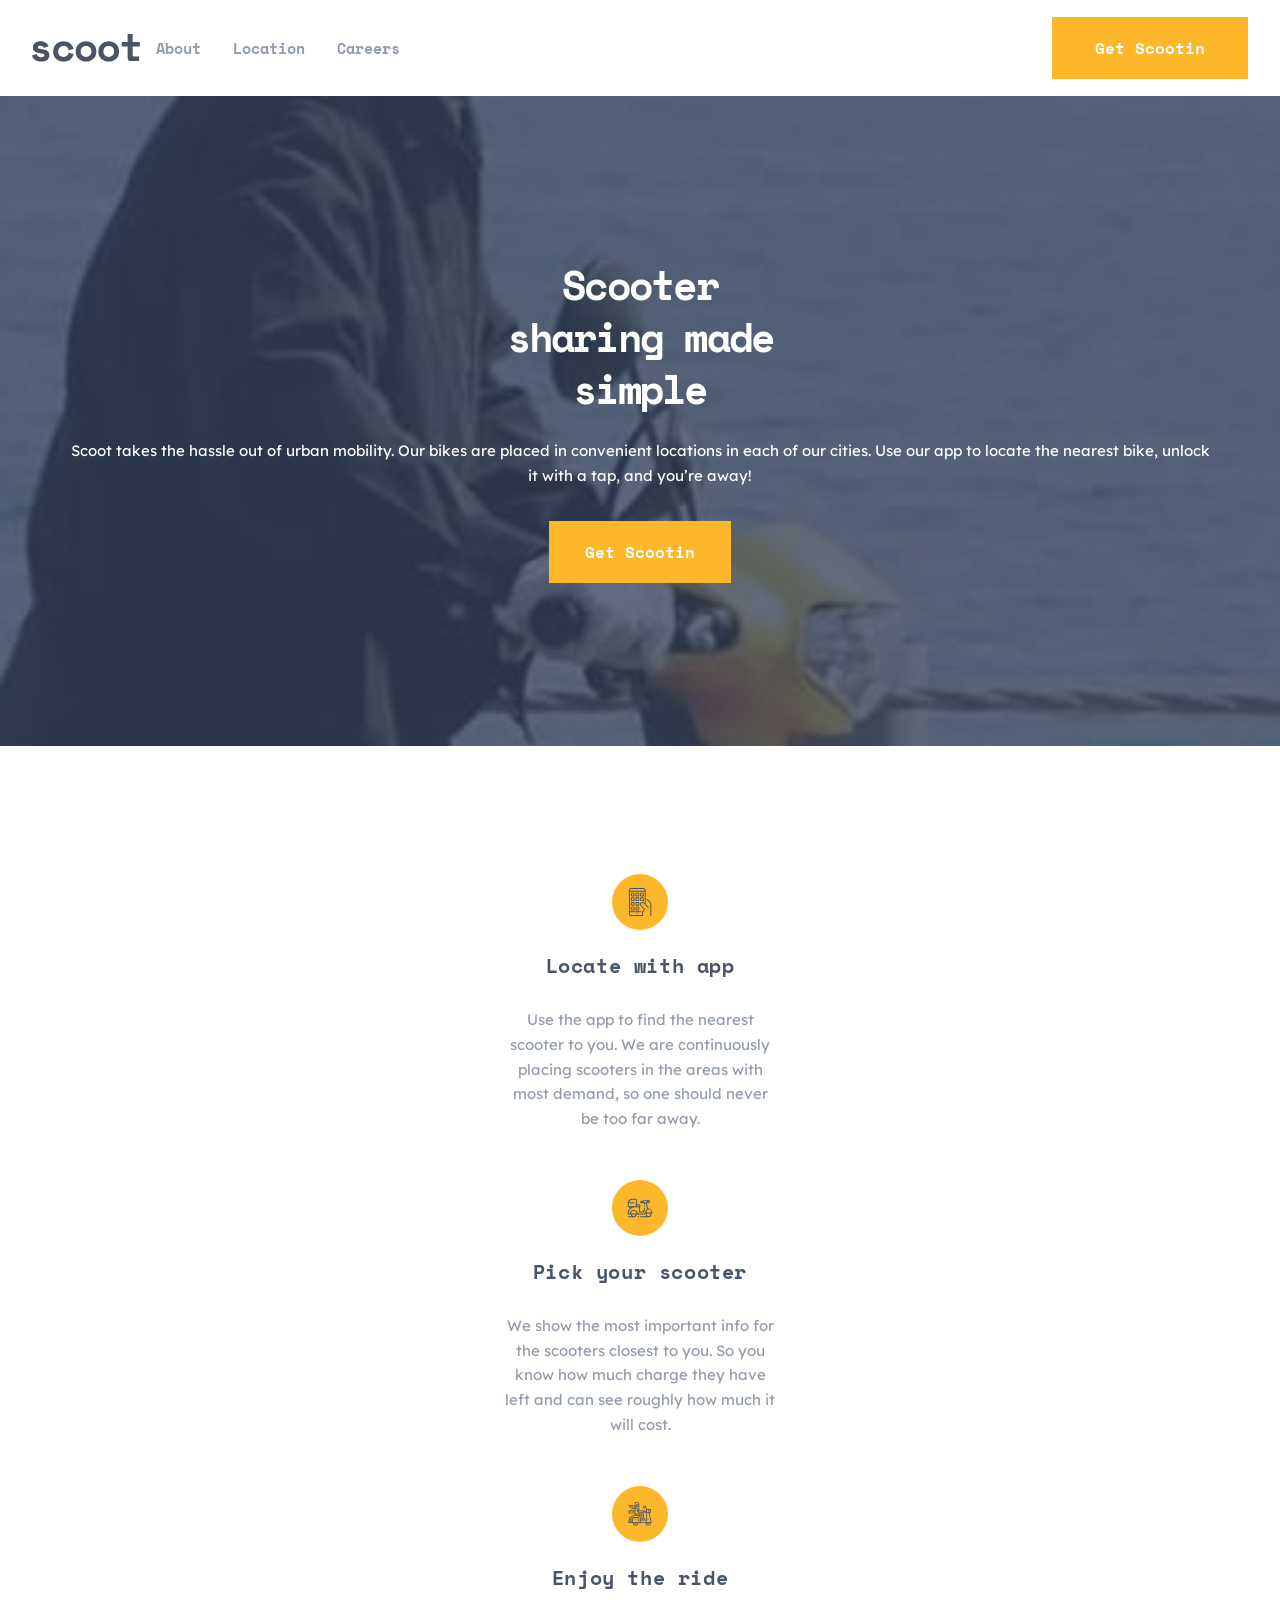
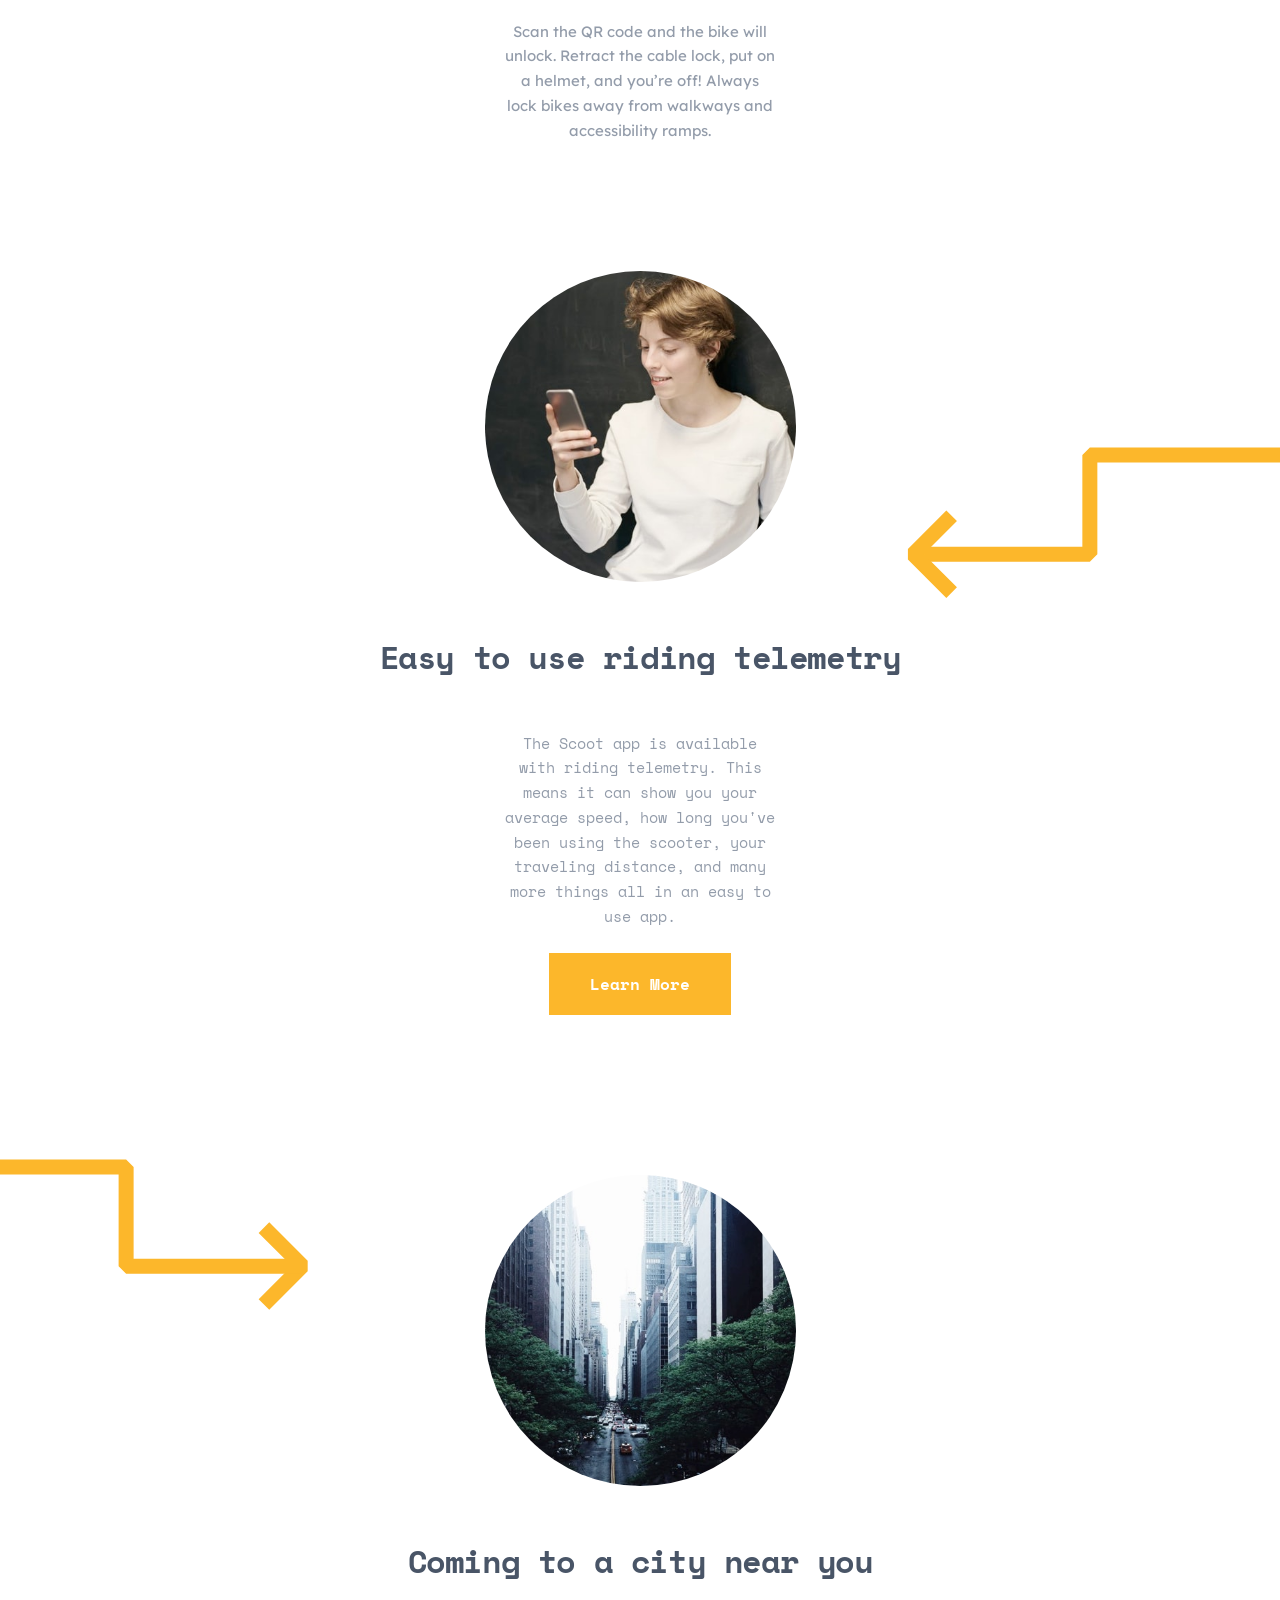
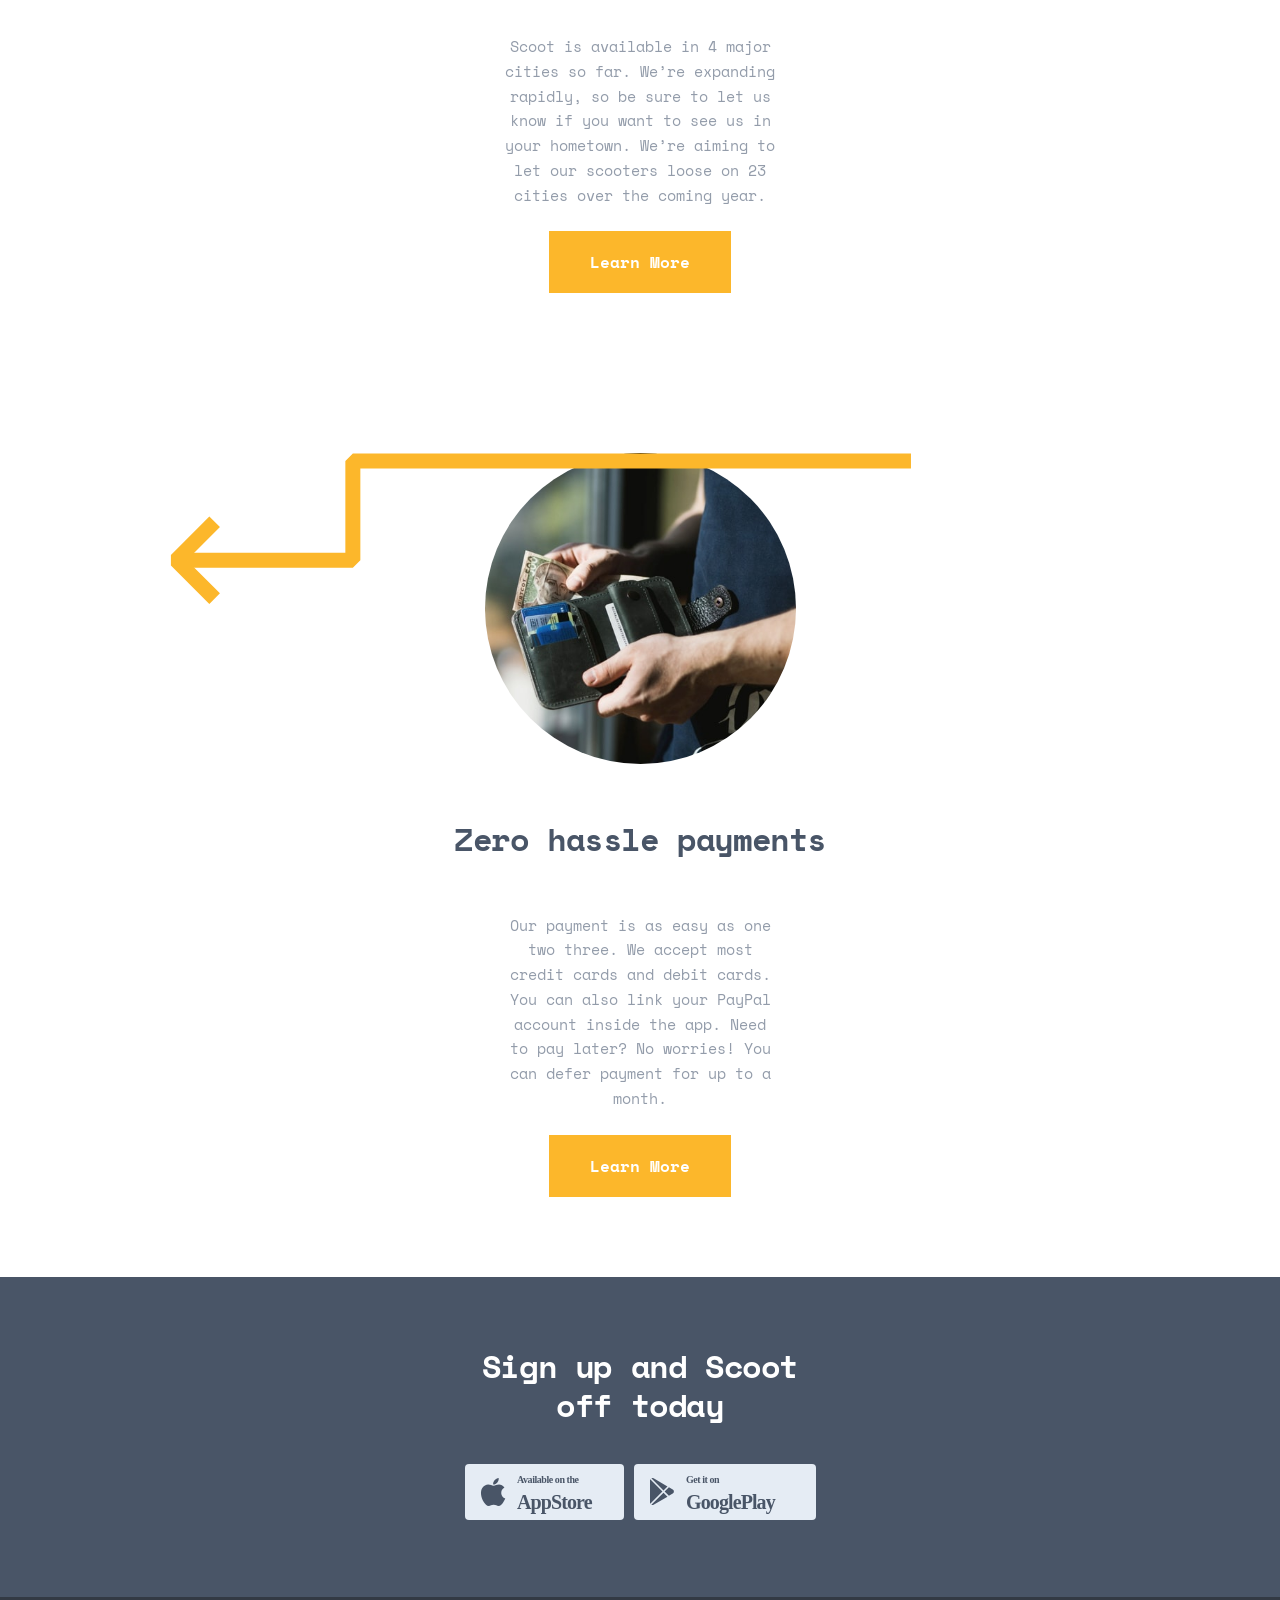
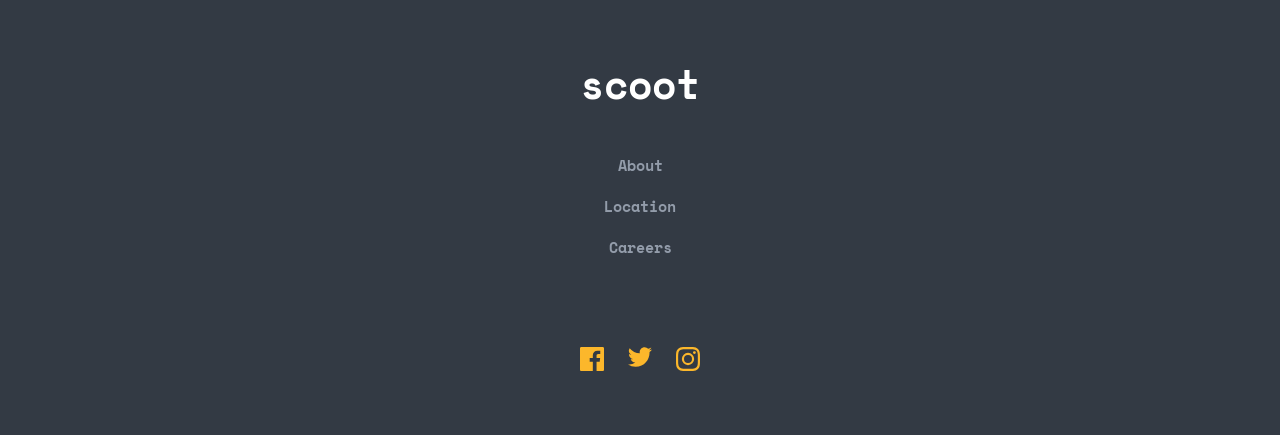
==== index.html @ 81b142e4 "feat: :sparkles: mobile menu & hover states added mobile menu with js functionality, updated hover s" ====
<!doctype html>
<html lang="en">
  <head>
    <meta charset="UTF-8" />
    <meta name="viewport" content="width=device-width, initial-scale=1.0" />
    <link
      rel="icon"
      type="image/png"
      sizes="32x32"
      href="./images/favicon-32x32.png"
    />
    <link rel="stylesheet" href="./styles.css" />
    <script src="./script.js" defer></script>
    <title>Frontend Mentor | Scoot</title>
  </head>
  <body>
    <header>
      <div class="logo-nav-wrapper">
        <div id="menuIcon" class="menu-icon"></div>
        <img class="header-logo" src="./assets/logo.svg" alt="scoot logo" />
        <nav class="header-nav">
          <a class="header-link" href="#">About</a>
          <a class="header-link" href="#">Location</a>
          <a class="header-link" href="#">Careers</a>
        </nav>
      </div>
      <a class="header-btn" href="#">Get Scootin</a>
      <div id="mobileMenu" class="mobile-menu">
        <nav class="mobile-menu-nav">
          <a class="mobile-nav-link" href="#">About</a>
          <a class="mobile-nav-link" href="#">Location</a>
          <a class="mobile-nav-link" href="#">Careers</a>
        </nav>
        <a class="mobile-nav-button" href="#">Get Scootin</a>
      </div>
    </header>
    <main>
      <section class="hero-section">
        <h1>
          Scooter <br />sharing made <br />
          simple
        </h1>
        <p class="hero-text">
          Scoot takes the hassle out of urban mobility. Our bikes are placed in
          convenient locations in each of our cities. Use our app to locate the
          nearest bike, unlock it with a tap, and you’re away!
        </p>
        <a class="hero-btn" href="#">Get Scootin</a>
        <img
          class="right-arrow"
          src="./assets/patterns/right-arrow.svg"
          alt=""
          loading="lazy"
        />
      </section>
      <section class="features-section">
        <div class="features-container">
          <article class="feature-item">
            <img
              class="feature-icon"
              src="./assets/icons/locate.svg"
              alt="locate icon"
              loading="lazy"
            />
            <div class="feature-text-wrapper">
              <h2>Locate with app</h2>
              <p class="feature-text">
                Use the app to find the nearest scooter to you. We are
                continuously placing scooters in the areas with most demand, so
                one should never be too far away.
              </p>
            </div>
          </article>
          <article class="feature-item">
            <img
              class="feature-icon"
              src="./assets/icons/scooter.svg"
              alt="locate icon"
              loading="lazy"
            />
            <div class="feature-text-wrapper">
              <h2>Pick your scooter</h2>
              <p class="feature-text">
                We show the most important info for the scooters closest to you.
                So you know how much charge they have left and can see roughly
                how much it will cost.
              </p>
            </div>
          </article>
          <article class="feature-item">
            <img
              class="feature-icon"
              src="./assets/icons/ride.svg"
              alt="locate icon"
              loading="lazy"
            />
            <div class="feature-text-wrapper">
              <h2>Enjoy the ride</h2>
              <p class="feature-text">
                Scan the QR code and the bike will unlock. Retract the cable
                lock, put on a helmet, and you’re off! Always lock bikes away
                from walkways and accessibility ramps.
              </p>
            </div>
          </article>
        </div>
      </section>
      <section class="features-section-two">
        <article class="feature-item-two feature-one">
          <img
            class="feature-two-arrow-left"
            src="./assets/patterns/left-downward-arrow.svg"
            alt=""
            loading="lazy"
          />
          <img
            class="feature-item-two-image"
            src="./assets/images/telemetry.jpg"
            alt="Young person smiling slightly while looking at a smartphone, standing against a dark chalkboard background; focused and content mood; no visible text in the image"
            loading="lazy"
          />
          <div class="feature-item-two-text-wrapper">
            <h2 class="feature-item-title">Easy to use riding telemetry</h2>
            <p class="feature-item-two-text">
              The Scoot app is available with riding telemetry. This means it
              can show you your average speed, how long you've been using the
              scooter, your traveling distance, and many more things all in an
              easy to use app.
            </p>
            <a class="feature-item-link" href="#">Learn More</a>
          </div>
        </article>
        <article class="feature-item-two feature-two">
          <img
            class="feature-two-arrow-right"
            src="./assets/patterns/right-arrow.svg"
            alt=""
            loading="lazy"
          />
          <img
            class="feature-item-two-image"
            src="./assets/images/near-you.jpg"
            alt="Young person smiling slightly while looking at a smartphone, standing against a dark chalkboard background; focused and content mood; no visible text in the image"
            loading="lazy"
          />
          <div class="feature-item-two-text-wrapper">
            <h2 class="feature-item-title">Coming to a city near you</h2>
            <p class="feature-item-two-text">
              Scoot is available in 4 major cities so far. We’re expanding
              rapidly, so be sure to let us know if you want to see us in your
              hometown. We’re aiming to let our scooters loose on 23 cities over
              the coming year.
            </p>
            <a class="feature-item-link" href="#">Learn More</a>
          </div>
        </article>
        <article class="feature-item-two feature-three">
          <img
            class="feature-item-three-arrow"
            src="./assets/patterns/left-downward-arrow.svg"
            alt=""
            loading="lazy"
          />
          <img
            class="feature-item-two-image"
            src="./assets/images/payments.jpg"
            alt="Young person smiling slightly while looking at a smartphone, standing against a dark chalkboard background; focused and content mood; no visible text in the image"
            loading="lazy"
          />
          <div class="feature-item-two-text-wrapper">
            <h2 class="feature-item-title">Zero hassle payments</h2>
            <p class="feature-item-two-text">
              Our payment is as easy as one two three. We accept most credit
              cards and debit cards. You can also link your PayPal account
              inside the app. Need to pay later? No worries! You can defer
              payment for up to a month.
            </p>
            <a class="feature-item-link" href="#">Learn More</a>
          </div>
        </article>
      </section>
    </main>
    <footer>
      <section class="download-section">
        <h2 class="download-title">Sign up and Scoot <br />off today</h2>
        <div class="download-links">
          <img
            class="store-link"
            src="./assets/icons/app-store.svg"
            alt="App Store download badge that reads Available on the AppStore"
            loading="lazy"
          />
          <img
            class="store-link"
            src="./assets/icons/google-play.svg"
            alt="Google Play download badge"
            loading="lazy"
          />
        </div>
      </section>
      <section class="main-footer">
        <div class="footer-content">
          <h3 class="footer-title">scoot</h3>
          <nav class="footer-nav">
            <a class="footer-link" href="#">About</a>
            <a class="footer-link" href="#">Location</a>
            <a class="footer-link" href="#">Careers</a>
          </nav>
          <div class="social-link-container">
            <a class="social-link" href="#"
              ><img src="./assets/icons/facebook.svg" alt=""
            /></a>
            <a class="social-link" href="#"
              ><img src="./assets/icons/twitter.svg" alt=""
            /></a>
            <a class="social-link" href="#"
              ><img src="./assets/icons/instagram.svg" alt=""
            /></a>
          </div>
        </div>
      </section>
    </footer>
  </body>
</html>
---- styles.css ----
/* || Global Reset */

* {
  box-sizing: border-box;
  margin: 0;
  padding: 0;
}

/* || Colours & Font Styles */

:root {
  --neutral-950: #000;
  --neutral-300: #d8d8d8;
  --neutral-0: #fff;
  --slate-700: #333a44;
  --slate-600: #495567;
  --slate-400: #939caa;
  --slate-100: #e5ecf4;
  --slate-50: #f2f5f9;
  --amber-400: #fcb72b;
  --amber-50: #fff4df;
  --navy-800: #2f3b59;

  --txt-1-fs: 56px;
  --txt-1-ls: -2.5008px;
  --txt-1-fw: 700;
  --txt-2-fs: 48px;
  --txt-2-ls: -2px;
  --txt-2-fw: 700;
  --txt-3-fs: 40px;
  --txt-3-ls: -1.7504px;
  --txt-3-fw: 700;
  --txt-4-fs: 32px;
  --txt-4-ls: -1.4px;
  --txt-4-fw: 700;
  --txt-5-fs: 24px;
  --txt-5-ls: -1px;
  --txt-5-fw: 700;
  --txt-5-lh: 115%;
  --txt-6-fs: 1.25rem;
  --txt-6-ls: 0.0375rem;
  --txt-6-fw: 700;
  --txt-6-lh: 120%;
  --txt-7-fs: 1.125rem;
  --txt-7-ls: 0.05rem;
  --txt-7-fw: 700;
  --txt-7-lh: 135%;
  --txt-8-fs: 0.9375rem;
  --txt-8-fw: 700;
  --txt-8-lh: 165%;
  --txt-9-fs: 0.625rem;
  --txt-9-ls: 0.0281rem;
  --txt-9-lh: 150%;
  --txt-9-fw: 700;
  --txt-10-fs: 0.9375rem;
  --txt-10-fw: 400;
  --txt-10-lh: 165%;
}

/* || Fonts */

@font-face {
  font-style: normal;
  font-weight: 400;
  src: url('./assets/fonts/space-mono-v17-latin-regular.woff2') format('woff2');
  font-family: 'Space Mono';
  font-display: swap;
}

@font-face {
  font-style: normal;
  font-weight: 700;
  src: url('./assets/fonts/space-mono-v17-latin-700.woff2') format('woff2');
  font-family: 'Space Mono';
  font-display: swap;
}

@font-face {
  font-style: normal;
  font-weight: 400;
  src: url('./assets/fonts/lexend-deca-v25-latin-regular.woff2') format('woff2');
  font-family: 'Lexend Deca';
  font-display: swap;
}

/* || Main Styles */

/* Typography */

html {
  overflow-x: hidden;
  scroll-behavior: smooth;
}

body {
  overflow-x: hidden;
  font-family: 'Space Mono', Arial, Helvetica, sans-serif;
}

.header-link {
  transition: color 0.2s ease-in-out;
  cursor: pointer;
  color: var(--slate-400);
  font-weight: var(--txt-8-fw);
  font-size: var(--txt-8-fs);
  line-height: var(--txt-8-lh);
  text-decoration: none;
}

.header-link:hover {
  color: var(--navy-800);
}

h1 {
  color: var(--neutral-0);
  font-weight: var(--txt-3-fw);
  font-size: var(--txt-3-fs);
  line-height: 130%;
  letter-spacing: var(--txt-3-ls);
  text-align: center;
}

.hero-text {
  margin-block-end: 0.5rem;
  padding: 0 4rem;
  color: var(--neutral-0);
  font-weight: var(--txt-10-fw);
  font-size: var(--txt-10-fs);
  line-height: var(--txt-10-lh);
  text-align: center;
}

.hero-text,
.feature-text {
  font-family: 'Lexend Deca', Arial, Helvetica, sans-serif;
}

h2 {
  margin-block-end: 1.875rem;
  color: var(--slate-600);
  font-weight: var(--txt-6-fw);
  font-size: var(--txt-6-fs);
  line-height: var(--txt-6-lh);
  letter-spacing: var(--txt-6-ls);
  text-align: center;
}

.feature-text,
.feature-item-two-text {
  width: 30ch;
  color: var(--slate-400);
  font-weight: var(--txt-10-fw);
  font-size: var(--txt-10-fs);
  line-height: var(--txt-10-lh);
  text-align: center;
}

.feature-item-title {
  font-weight: var(--txt-4-fw);
  font-size: var(--txt-4-fs);
  letter-spacing: var(--txt-4-ls);
}

.footer-link {
  transition: color 0.2s ease-in-out;
  color: var(--slate-400);
  font-weight: var(--txt-8-fw);
  font-size: var(--txt-8-fs);
  line-height: var(--txt-8-lh);
  text-align: center;
  text-decoration: none;
}

.footer-link:hover {
  color: var(--neutral-0);
}

.mobile-nav-link {
  cursor: pointer;
  color: var(--neutral-0);
  font-weight: var(--txt-8-fw);
  font-size: var(--txt-8-fs);
  line-height: var(--txt-8-lh);
  text-decoration: none;
}

/* Header */

header {
  position: relative;
  padding: 1.5rem 2rem;
}

.menu-icon {
  transition: background-image 0.2s ease-in-out;
  cursor: pointer;
  margin-inline-end: 7.3656rem;
  background-image: url(./assets/icons/hamburger.svg);
  width: 1.25rem;
  height: 1rem;
}

.menu-icon-close {
  background-image: url(./assets/icons/close.svg);
}

.logo-nav-wrapper {
  display: flex;
  align-items: center;
  gap: 1rem;
}

.header-logo {
  width: 4.7188rem;
  height: 1.25rem;
}

.header-nav {
  display: none;
  gap: 2rem;
}

.header-btn {
  display: none;
  transition:
    background-color 0.2s,
    color 0.2s ease-in-out;
  cursor: pointer;
  border: 0.2rem solid var(--amber-400);
  background-color: var(--amber-400);
  padding: 1rem 2.5rem;
  color: var(--neutral-0);
  font-weight: 700;
  font-family: 'Space Mono', Arial, Helvetica, sans-serif;
  text-decoration: none;
}

.header-btn:hover {
  background-color: var(--neutral-0);
  color: var(--amber-400);
}

/* Mobile Menu */

.mobile-menu {
  display: flex;
  position: absolute;
  top: 4.3rem;
  left: 0;
  flex-direction: column;
  justify-content: space-between;
  transform: translateX(-100%);
  opacity: 0;
  z-index: 99;
  transition: all 0.2s ease-in-out;
  background-color: var(--slate-700);
  padding: 1.5rem 2rem;
  width: 16rem;
  height: 37.4375rem;
  pointer-events: none;
}

.show {
  transform: translateX(0%);
  opacity: 1;
  pointer-events: auto;
}

.mobile-menu-nav {
  display: flex;
  flex-direction: column;
  gap: 1.5rem;
  margin-block-start: 1rem;
}

.mobile-nav-link {
  transition: color 0.2s ease-in-out;
  cursor: pointer;
}

.mobile-nav-link:hover {
  color: var(--amber-400);
}

.mobile-nav-button {
  display: block;
  transition:
    background-color 0.2s ease-in-out,
    color 0.2s ease-in-out;
  cursor: pointer;
  border: 0.2rem solid var(--amber-400);
  background-color: var(--amber-400);
  padding: 1rem 0;
  width: 11.375rem;
  color: var(--neutral-0);
  font-weight: 700;
  font-family: 'Space Mono', Arial, Helvetica, sans-serif;
  text-align: center;
  text-decoration: none;
}

.mobile-nav-button:hover {
  background-color: transparent;
  color: var(--amber-400);
}

/* Hero Section */

.hero-section {
  display: flex;
  position: relative;
  flex-direction: column;
  justify-content: center;
  align-items: center;
  gap: 1.5rem;
  background-image: url(./assets/images/home-hero-mobile.jpg);
  background-size: cover;
  height: 40.625rem;
}

.hero-btn {
  display: block;
  transition:
    background-color 0.2s ease-in-out,
    color 0.2s ease-in-out;
  cursor: pointer;
  border: 0.2rem solid var(--amber-400);
  background-color: var(--amber-400);
  padding: 1rem 0;
  width: 11.375rem;
  color: var(--neutral-0);
  font-weight: 700;
  font-family: 'Space Mono', Arial, Helvetica, sans-serif;
  text-align: center;
  text-decoration: none;
}

.hero-btn:hover {
  background-color: transparent;
  color: var(--amber-400);
}

.right-arrow {
  position: absolute;
  bottom: 5%;
  left: -75%;
}

/* Feature Section */

.features-container {
  display: grid;
  grid-template-rows: auto;
  grid-template-columns: 1fr;
  justify-items: center;
  gap: 3rem;
  padding: 8rem 2rem;
  width: 100%;
}

.feature-item {
  display: flex;
  flex-direction: column;
  justify-content: center;
  align-items: center;
  gap: 1.5rem;
  width: 19.4375rem;
}

.feature-icon {
  width: 3.5rem;
  height: 3.5rem;
}

/* Feature Section Two */

.features-section-two {
  display: flex;
  flex-direction: column;
  gap: 10rem;
  margin-block-end: 5rem;
}

.feature-one,
.feature-two,
.feature-three {
  position: relative;
}

.feature-two-arrow-left {
  position: absolute;
  top: 11rem;
  right: -23rem;
}

.feature-two-arrow-right {
  position: absolute;
  top: -1rem;
  left: -9rem;
}

.feature-item-three-arrow {
  position: absolute;
  top: 0;
  left: 10.625rem;
}

.feature-item-two {
  display: flex;
  flex-direction: column;
  align-items: center;
}

.feature-item-two-text-wrapper {
  display: flex;
  flex-direction: column;
  align-items: center;
  gap: 1.5rem;
}

.feature-item-two-image {
  margin-block-end: 3.5rem;
  border-radius: 50%;
  width: 19.4375rem;
  height: 19.4375rem;
}

.feature-item-link {
  display: block;
  transition:
    background-color 0.2s ease-in-out,
    color 0.2s ease-in-out;
  cursor: pointer;
  cursor: pointer;
  border: 0.2rem solid var(--amber-400);
  background-color: var(--amber-400);
  padding: 1rem 0;
  width: 11.375rem;
  color: var(--neutral-0);
  font-weight: 700;
  font-family: 'Space Mono', Arial, Helvetica, sans-serif;
  text-align: center;
  text-decoration: none;
}

.feature-item-link:hover {
  background-color: var(--neutral-0);
  color: var(--amber-400);
}

/* Download Section */

.download-section {
  display: flex;
  flex-direction: column;
  justify-content: center;
  align-items: center;
  background-color: var(--slate-600);
  height: 20rem;
}

.download-title {
  margin-block-end: 2.5rem;
  color: var(--neutral-0);
  font-weight: var(--txt-4-fw);
  font-size: var(--txt-4-fs);
  letter-spacing: var(--txt-4-ls);
}

.store-link {
  cursor: pointer;
}

/* Main Footer */

.main-footer {
  display: flex;
  justify-content: center;
  align-items: center;
  background-color: var(--slate-700);
  height: 27.375rem;
}

.footer-title {
  color: var(--neutral-0);
  font-size: 2.5rem;
  text-align: center;
}

.footer-nav {
  display: flex;
  flex-direction: column;
  gap: 1rem;
  margin-block-end: 3rem;
}

.social-link-container {
  display: flex;
  gap: 1.5rem;
}

.social-link {
  cursor: pointer;
}

.social-link:hover {
  animation: 1s jiggle;
}

@keyframes jiggle {
  0% {
    transform: rotate(-20deg);
  }
  25% {
    transform: rotate(40deg);
  }
  50% {
    transform: rotate(-40deg);
  }
  100% {
    transform: rotate(20deg);
  }
}

.footer-content {
  display: flex;
  flex-direction: column;
  gap: 2.5rem;
}

/* Tablet */

@media screen and (min-width: 48rem) {
  header {
    display: flex;
    justify-content: space-between;
    align-items: center;
    width: 100%;
    height: 6rem;
  }

  .menu-icon {
    display: none;
  }

  .header-logo {
    width: 6.7387rem;
    height: 1.785rem;
  }

  .header-nav {
    display: flex;
  }

  .header-btn {
    display: block;
  }
}

/* Desktop */

@media screen and (min-width: 90rem) {
  header {
    padding: 4rem 10rem;
  }
}
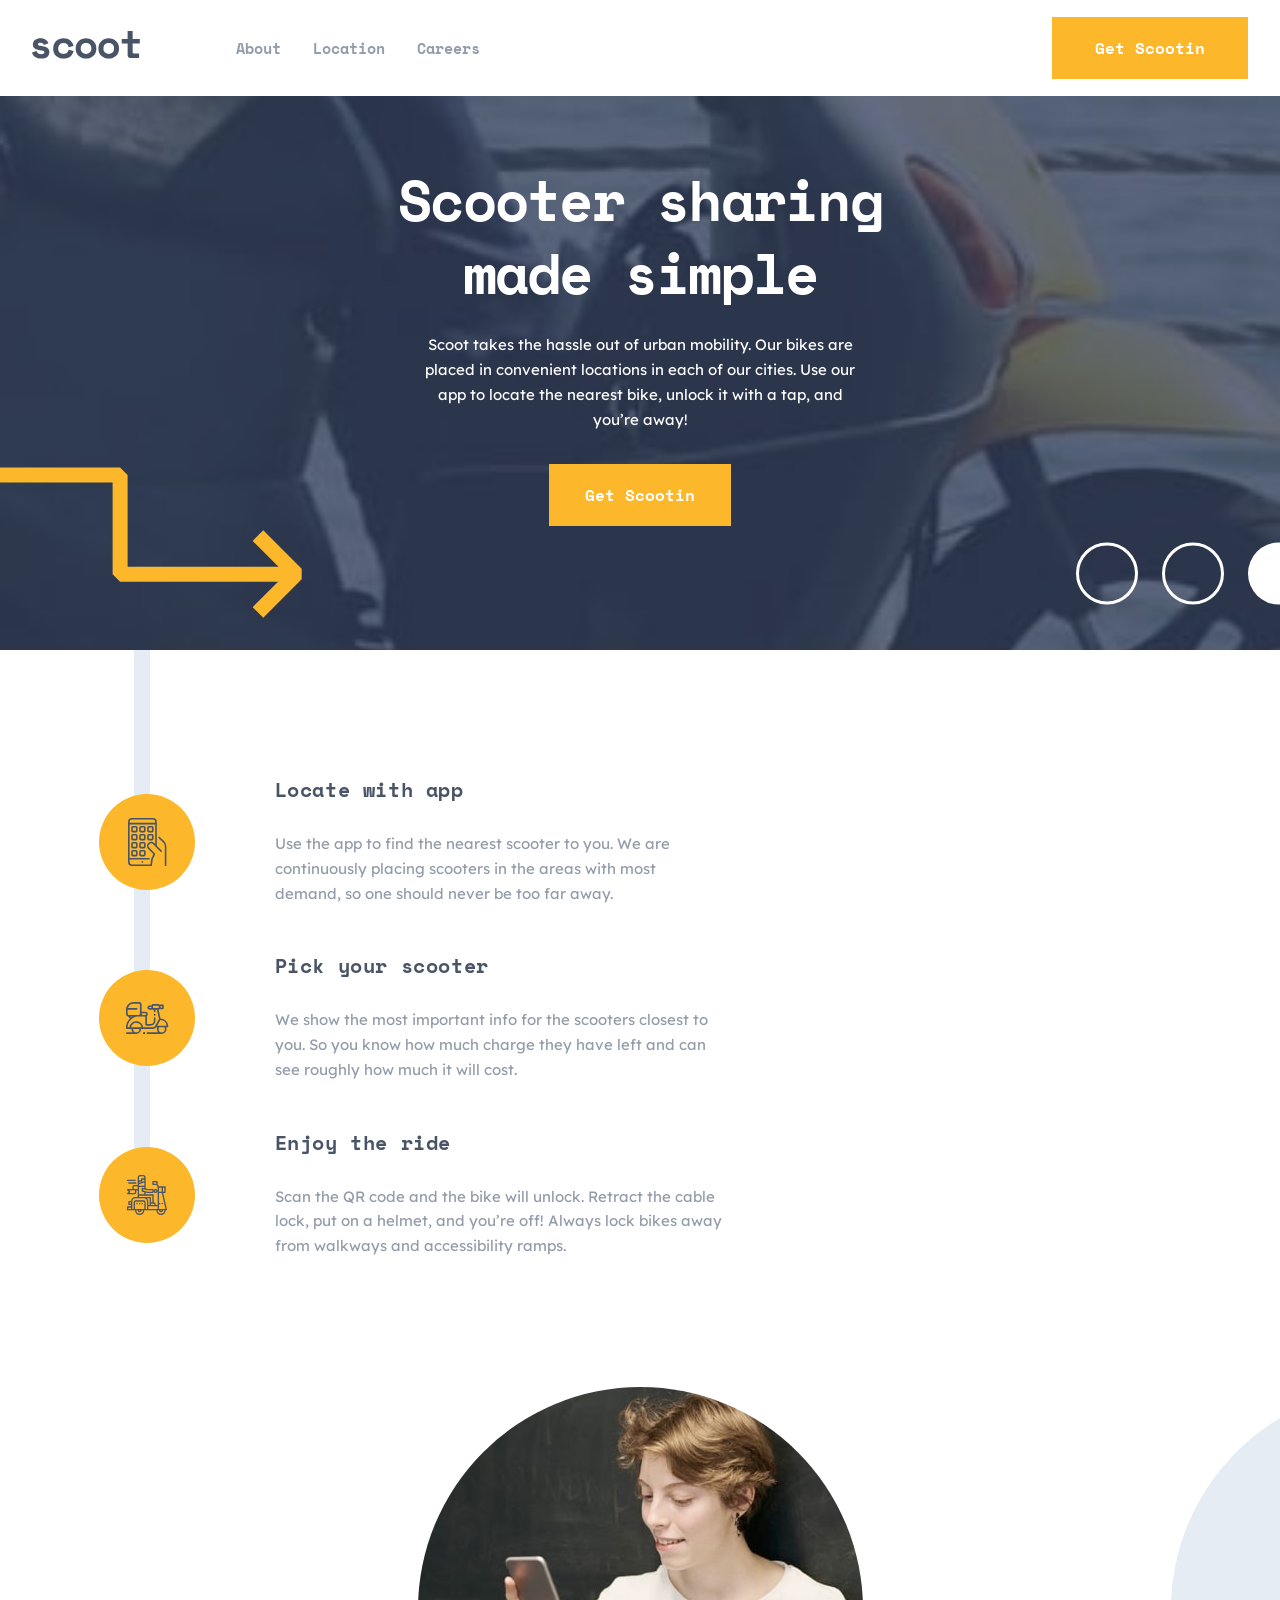
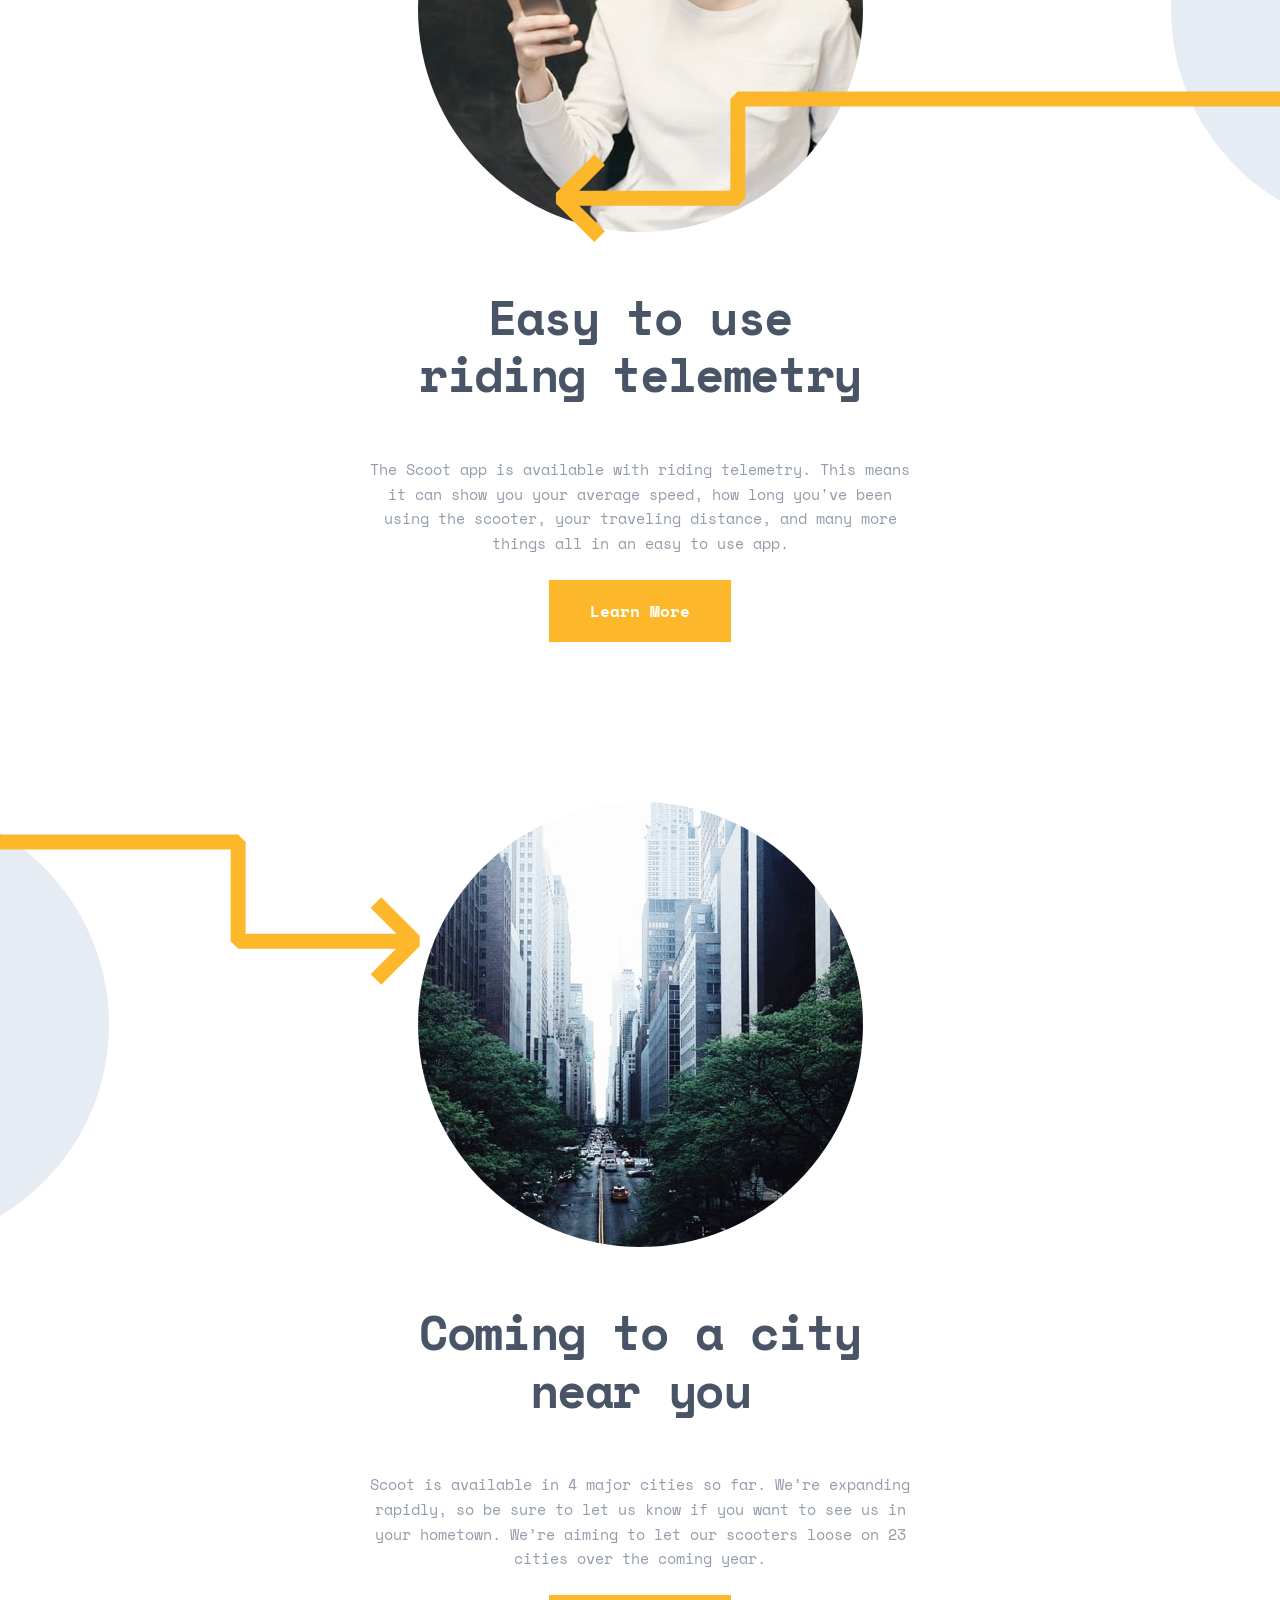
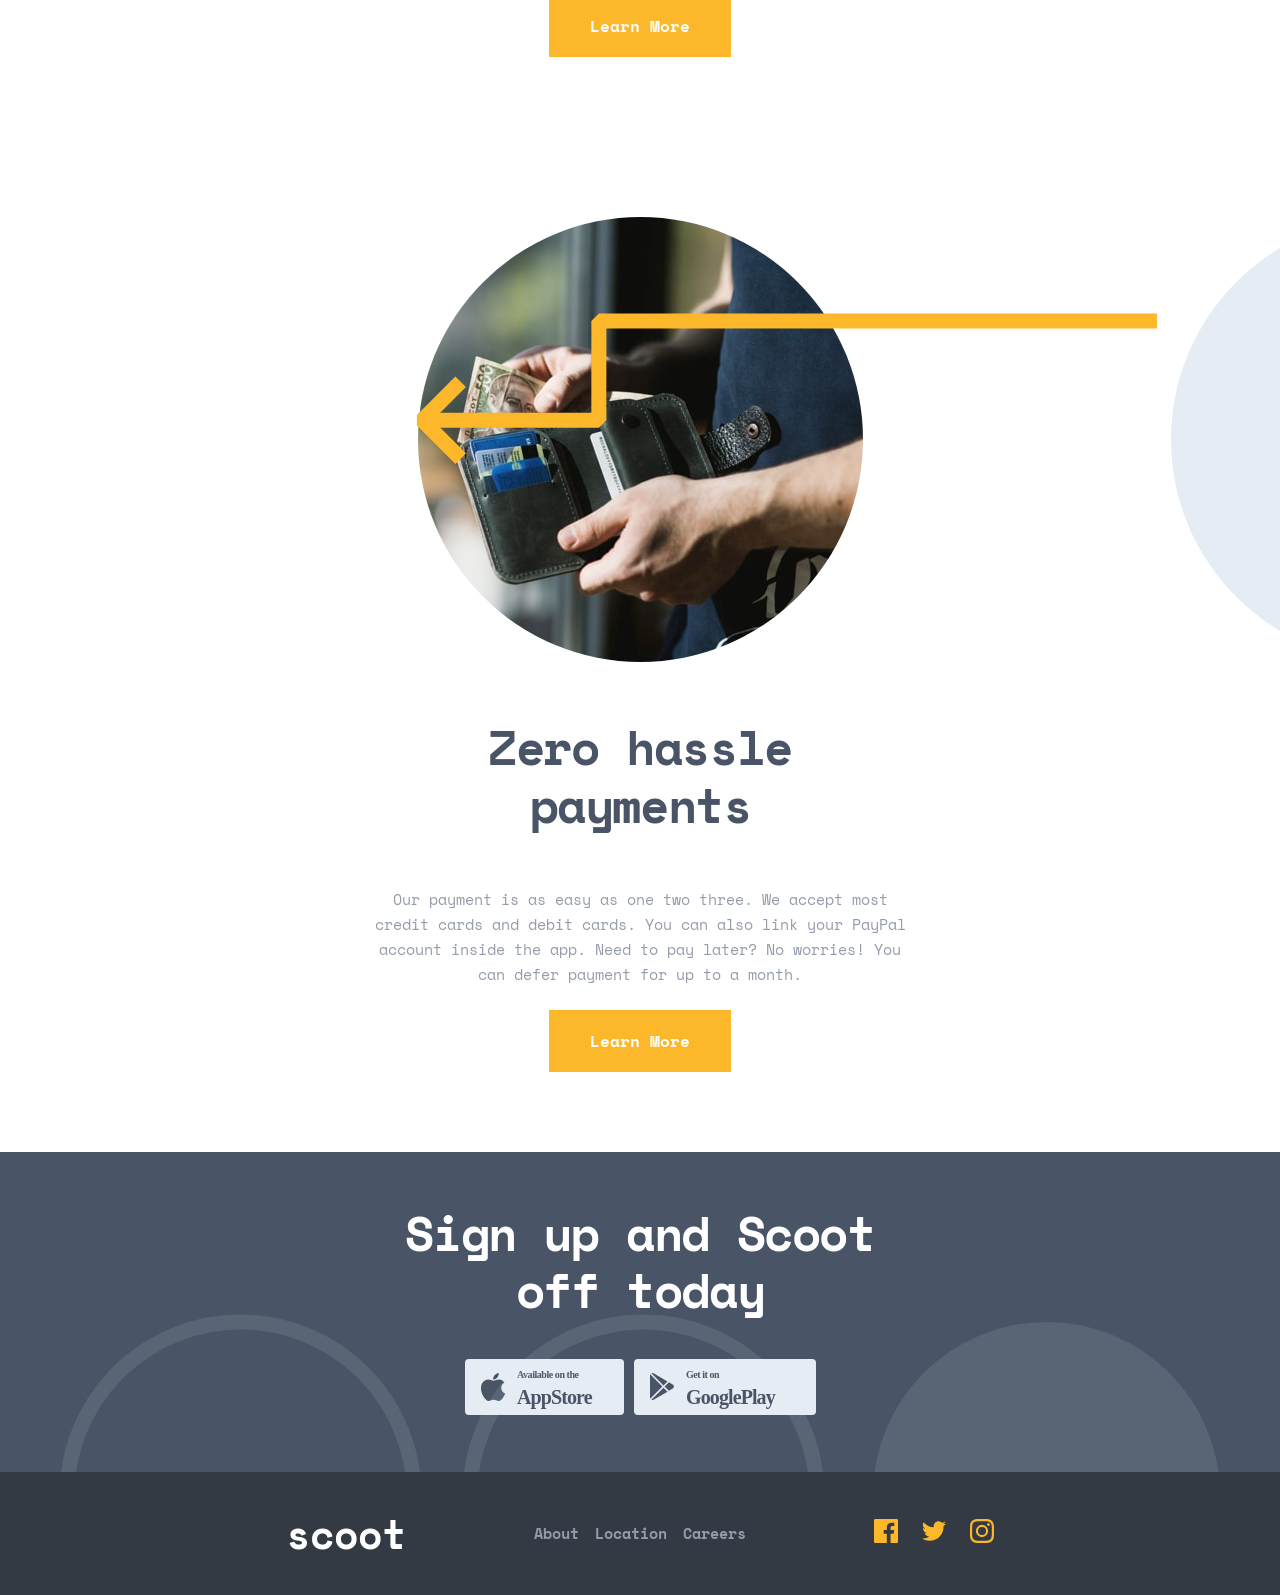
==== commit 81ae0484: "style: :lipstick: index.html responsive design for tablet view" ====
--- a/index.html
+++ b/index.html
@@ -17,7 +17,9 @@
     <header>
       <div class="logo-nav-wrapper">
         <div id="menuIcon" class="menu-icon"></div>
-        <img class="header-logo" src="./assets/logo.svg" alt="scoot logo" />
+        <a href="index.html">
+          <img class="header-logo" src="./assets/logo.svg" alt="scoot logo" />
+        </a>
         <nav class="header-nav">
           <a class="header-link" href="#">About</a>
           <a class="header-link" href="#">Location</a>
@@ -36,10 +38,7 @@
     </header>
     <main>
       <section class="hero-section">
-        <h1>
-          Scooter <br />sharing made <br />
-          simple
-        </h1>
+        <h1>Scooter sharing made simple</h1>
         <p class="hero-text">
           Scoot takes the hassle out of urban mobility. Our bikes are placed in
           convenient locations in each of our cities. Use our app to locate the
@@ -52,8 +51,16 @@
           alt=""
           loading="lazy"
         />
+        <img
+          class="hero-circles-image"
+          src="./assets/patterns/white-circles.svg"
+          alt=""
+        />
+
+        <img src="./assets/patterns/" alt="" />
       </section>
       <section class="features-section">
+        <div class="features-line"></div>
         <div class="features-container">
           <article class="feature-item">
             <img
@@ -63,7 +70,7 @@
               loading="lazy"
             />
             <div class="feature-text-wrapper">
-              <h2>Locate with app</h2>
+              <h2 class="feature-title">Locate with app</h2>
               <p class="feature-text">
                 Use the app to find the nearest scooter to you. We are
                 continuously placing scooters in the areas with most demand, so
@@ -79,7 +86,7 @@
               loading="lazy"
             />
             <div class="feature-text-wrapper">
-              <h2>Pick your scooter</h2>
+              <h2 class="feature-title">Pick your scooter</h2>
               <p class="feature-text">
                 We show the most important info for the scooters closest to you.
                 So you know how much charge they have left and can see roughly
@@ -95,7 +102,7 @@
               loading="lazy"
             />
             <div class="feature-text-wrapper">
-              <h2>Enjoy the ride</h2>
+              <h2 class="feature-title">Enjoy the ride</h2>
               <p class="feature-text">
                 Scan the QR code and the bike will unlock. Retract the cable
                 lock, put on a helmet, and you’re off! Always lock bikes away
@@ -113,6 +120,7 @@
             alt=""
             loading="lazy"
           />
+          <img class="circle-one" src="./assets/patterns/circle.svg" alt="" />
           <img
             class="feature-item-two-image"
             src="./assets/images/telemetry.jpg"
@@ -137,6 +145,7 @@
             alt=""
             loading="lazy"
           />
+          <img class="circle-two" src="./assets/patterns/circle.svg" alt="" />
           <img
             class="feature-item-two-image"
             src="./assets/images/near-you.jpg"
@@ -161,6 +170,7 @@
             alt=""
             loading="lazy"
           />
+          <img class="circle-three" src="./assets/patterns/circle.svg" alt="" />
           <img
             class="feature-item-two-image"
             src="./assets/images/payments.jpg"
@@ -197,6 +207,11 @@
             loading="lazy"
           />
         </div>
+        <img
+          class="download-circles"
+          src="./assets/patterns/semi-circles.svg"
+          alt=""
+        />
       </section>
       <section class="main-footer">
         <div class="footer-content">
--- a/styles.css
+++ b/styles.css
@@ -112,9 +112,10 @@
 }
 
 h1 {
+  width: 15ch;
   color: var(--neutral-0);
   font-weight: var(--txt-3-fw);
-  font-size: var(--txt-3-fs);
+  font-size: clamp(var(--txt-3-fs), 5vw, 3.5rem);
   line-height: 130%;
   letter-spacing: var(--txt-3-ls);
   text-align: center;
@@ -157,7 +158,7 @@
 
 .feature-item-title {
   font-weight: var(--txt-4-fw);
-  font-size: var(--txt-4-fs);
+  font-size: clamp(var(--txt-4-fs), 5vw, 3rem);
   letter-spacing: var(--txt-4-ls);
 }
 
@@ -187,8 +188,11 @@
 /* Header */
 
 header {
-  position: relative;
+  position: fixed;
+  z-index: 99;
+  background-color: var(--neutral-0);
   padding: 1.5rem 2rem;
+  width: 100%;
 }
 
 .menu-icon {
@@ -315,6 +319,7 @@
   gap: 1.5rem;
   background-image: url(./assets/images/home-hero-mobile.jpg);
   background-size: cover;
+  padding-top: 4rem;
   height: 40.625rem;
 }
 
@@ -343,10 +348,31 @@
 .right-arrow {
   position: absolute;
   bottom: 5%;
-  left: -75%;
+  left: -21rem;
+}
+
+.hero-circles-image {
+  display: none;
+  position: absolute;
+  right: -1.875rem;
+  bottom: 2.8125rem;
 }
 
 /* Feature Section */
+
+.features-section {
+  position: relative;
+}
+
+.features-line {
+  display: none;
+  position: absolute;
+  top: 0;
+  left: 8.4rem;
+  background-color: var(--slate-100);
+  width: 1rem;
+  height: 32.0625rem;
+}
 
 .features-container {
   display: grid;
@@ -368,6 +394,7 @@
 }
 
 .feature-icon {
+  z-index: 98;
   width: 3.5rem;
   height: 3.5rem;
 }
@@ -387,22 +414,44 @@
   position: relative;
 }
 
+.circle-one,
+.circle-two,
+.circle-three {
+  position: absolute;
+}
+
+.circle-one,
+.circle-three {
+  display: none;
+  top: 0;
+  right: -21rem;
+}
+
+.circle-two {
+  display: none;
+  top: 0;
+  left: -21rem;
+}
+
 .feature-two-arrow-left {
   position: absolute;
   top: 11rem;
   right: -23rem;
+  z-index: 98;
 }
 
 .feature-two-arrow-right {
   position: absolute;
   top: -1rem;
   left: -9rem;
+  z-index: 98;
 }
 
 .feature-item-three-arrow {
   position: absolute;
   top: 0;
   left: 10.625rem;
+  z-index: 98;
 }
 
 .feature-item-two {
@@ -419,6 +468,7 @@
 }
 
 .feature-item-two-image {
+  z-index: 97;
   margin-block-end: 3.5rem;
   border-radius: 50%;
   width: 19.4375rem;
@@ -452,6 +502,7 @@
 
 .download-section {
   display: flex;
+  position: relative;
   flex-direction: column;
   justify-content: center;
   align-items: center;
@@ -463,12 +514,18 @@
   margin-block-end: 2.5rem;
   color: var(--neutral-0);
   font-weight: var(--txt-4-fw);
-  font-size: var(--txt-4-fs);
+  font-size: clamp(var(--txt-4-fs), 5vw, 3rem);
   letter-spacing: var(--txt-4-ls);
 }
 
 .store-link {
   cursor: pointer;
+}
+
+.download-circles {
+  display: none;
+  position: absolute;
+  bottom: 0;
 }
 
 /* Main Footer */
@@ -530,7 +587,7 @@
 
 /* Tablet */
 
-@media screen and (min-width: 48rem) {
+@media screen and (min-width: 45rem) {
   header {
     display: flex;
     justify-content: space-between;
@@ -543,6 +600,10 @@
     display: none;
   }
 
+  .logo-nav-wrapper {
+    gap: 6rem;
+  }
+
   .header-logo {
     width: 6.7387rem;
     height: 1.785rem;
@@ -555,6 +616,110 @@
   .header-btn {
     display: block;
   }
+
+  .hero-section {
+    background-position: center;
+  }
+
+  .hero-text {
+    width: 36rem;
+  }
+
+  .right-arrow {
+    left: -9.375rem;
+  }
+
+  .hero-circles-image {
+    display: block;
+  }
+
+  .features-container {
+    display: flex;
+    flex-direction: column;
+    align-items: flex-start;
+    padding: 8rem 16rem;
+  }
+
+  .feature-item {
+    flex-direction: row;
+    gap: 5rem;
+  }
+
+  .feature-icon {
+    width: 6rem;
+    height: 6rem;
+  }
+
+  .feature-title,
+  .feature-text {
+    text-align: left;
+  }
+
+  .feature-text {
+    width: 50ch;
+  }
+
+  .features-line {
+    display: block;
+  }
+
+  .feature-item-two-image {
+    width: 27.8125rem;
+    height: 27.8125rem;
+  }
+
+  .feature-item-title {
+    width: 16ch;
+  }
+
+  .feature-item-two-text {
+    width: 60ch;
+  }
+
+  .feature-two-arrow-left {
+    top: 19rem;
+    right: -1rem;
+  }
+
+  .feature-two-arrow-right {
+    top: 2rem;
+    left: -2rem;
+  }
+
+  .feature-item-three-arrow {
+    top: 6rem;
+    left: 26rem;
+  }
+
+  .circle-one,
+  .circle-two,
+  .circle-three {
+    display: block;
+  }
+
+  .download-circles {
+    display: block;
+  }
+
+  .main-footer {
+    padding: 2rem 0;
+    height: auto;
+  }
+
+  .footer-content {
+    gap: 8rem;
+  }
+
+  .footer-content,
+  .footer-nav {
+    flex-direction: row;
+  }
+
+  .footer-nav,
+  .social-link-container {
+    align-items: center;
+    margin-block-end: 0;
+  }
 }
 
 /* Desktop */
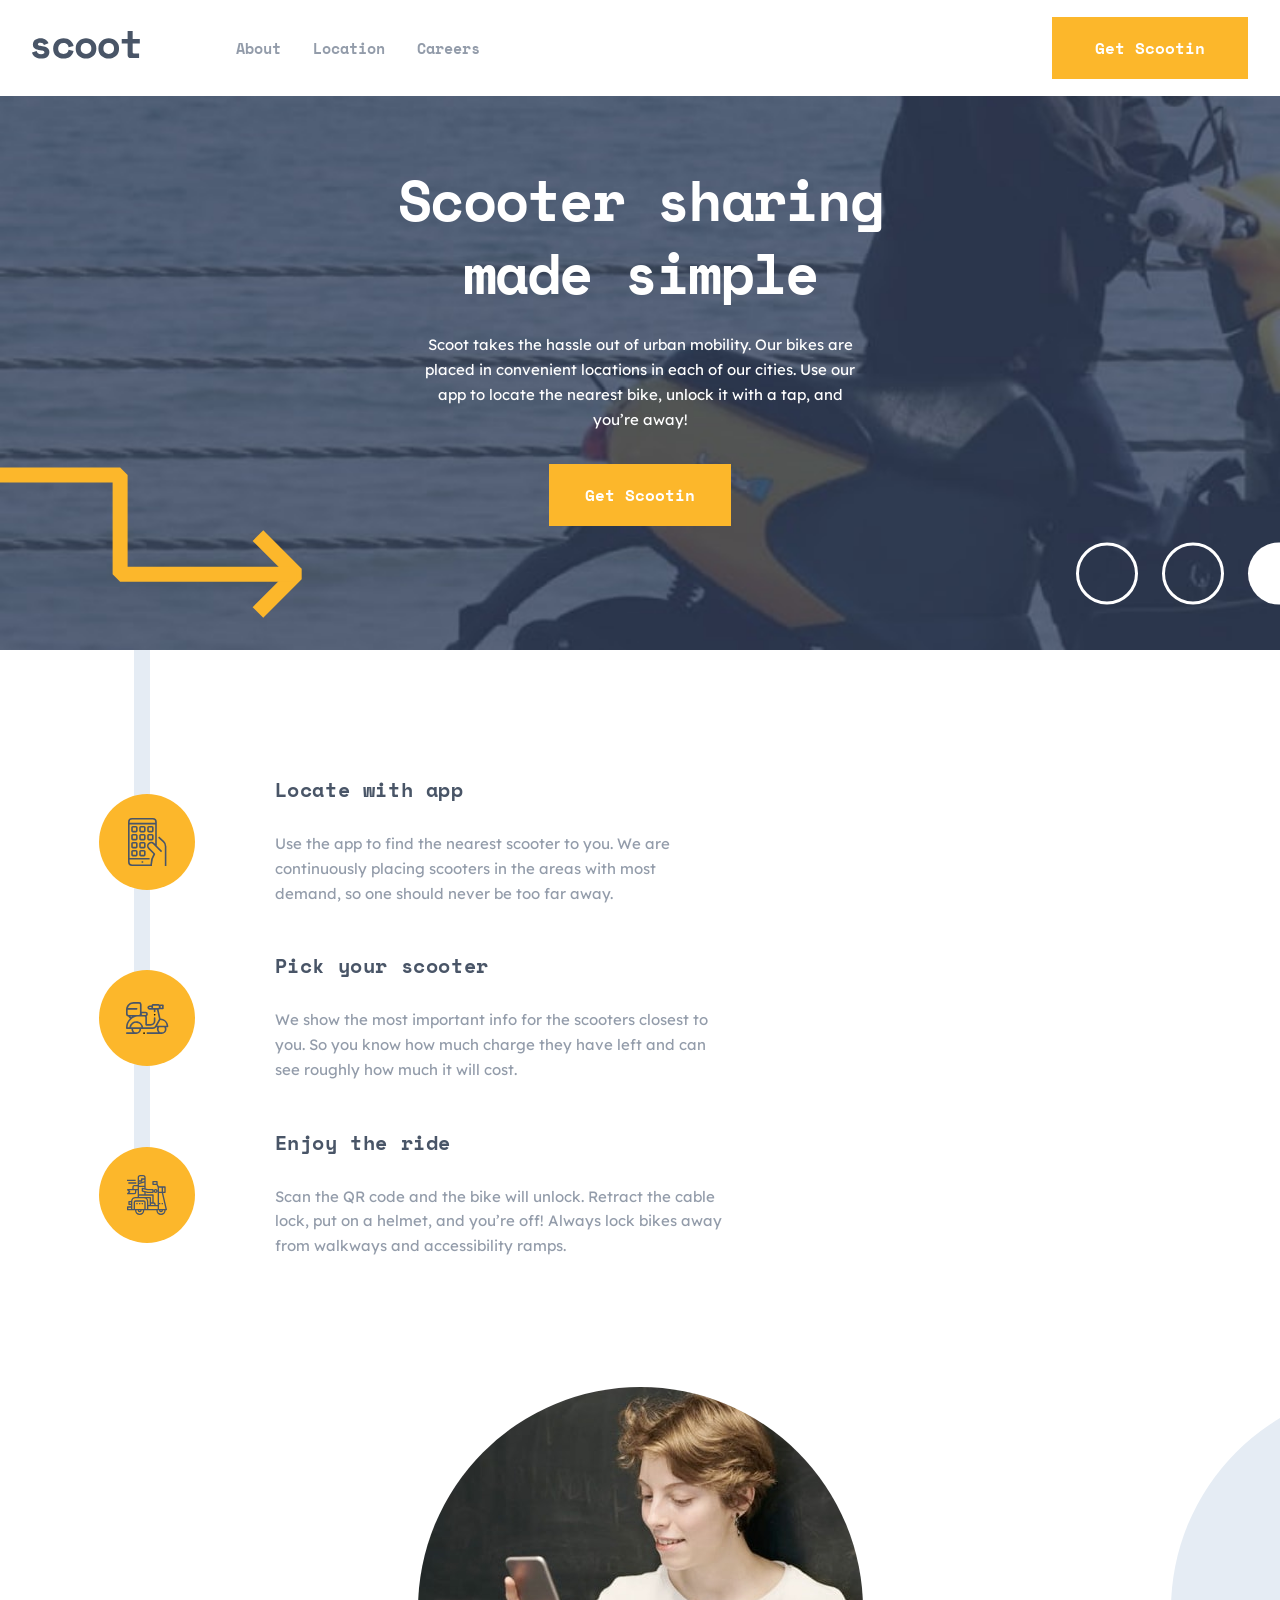
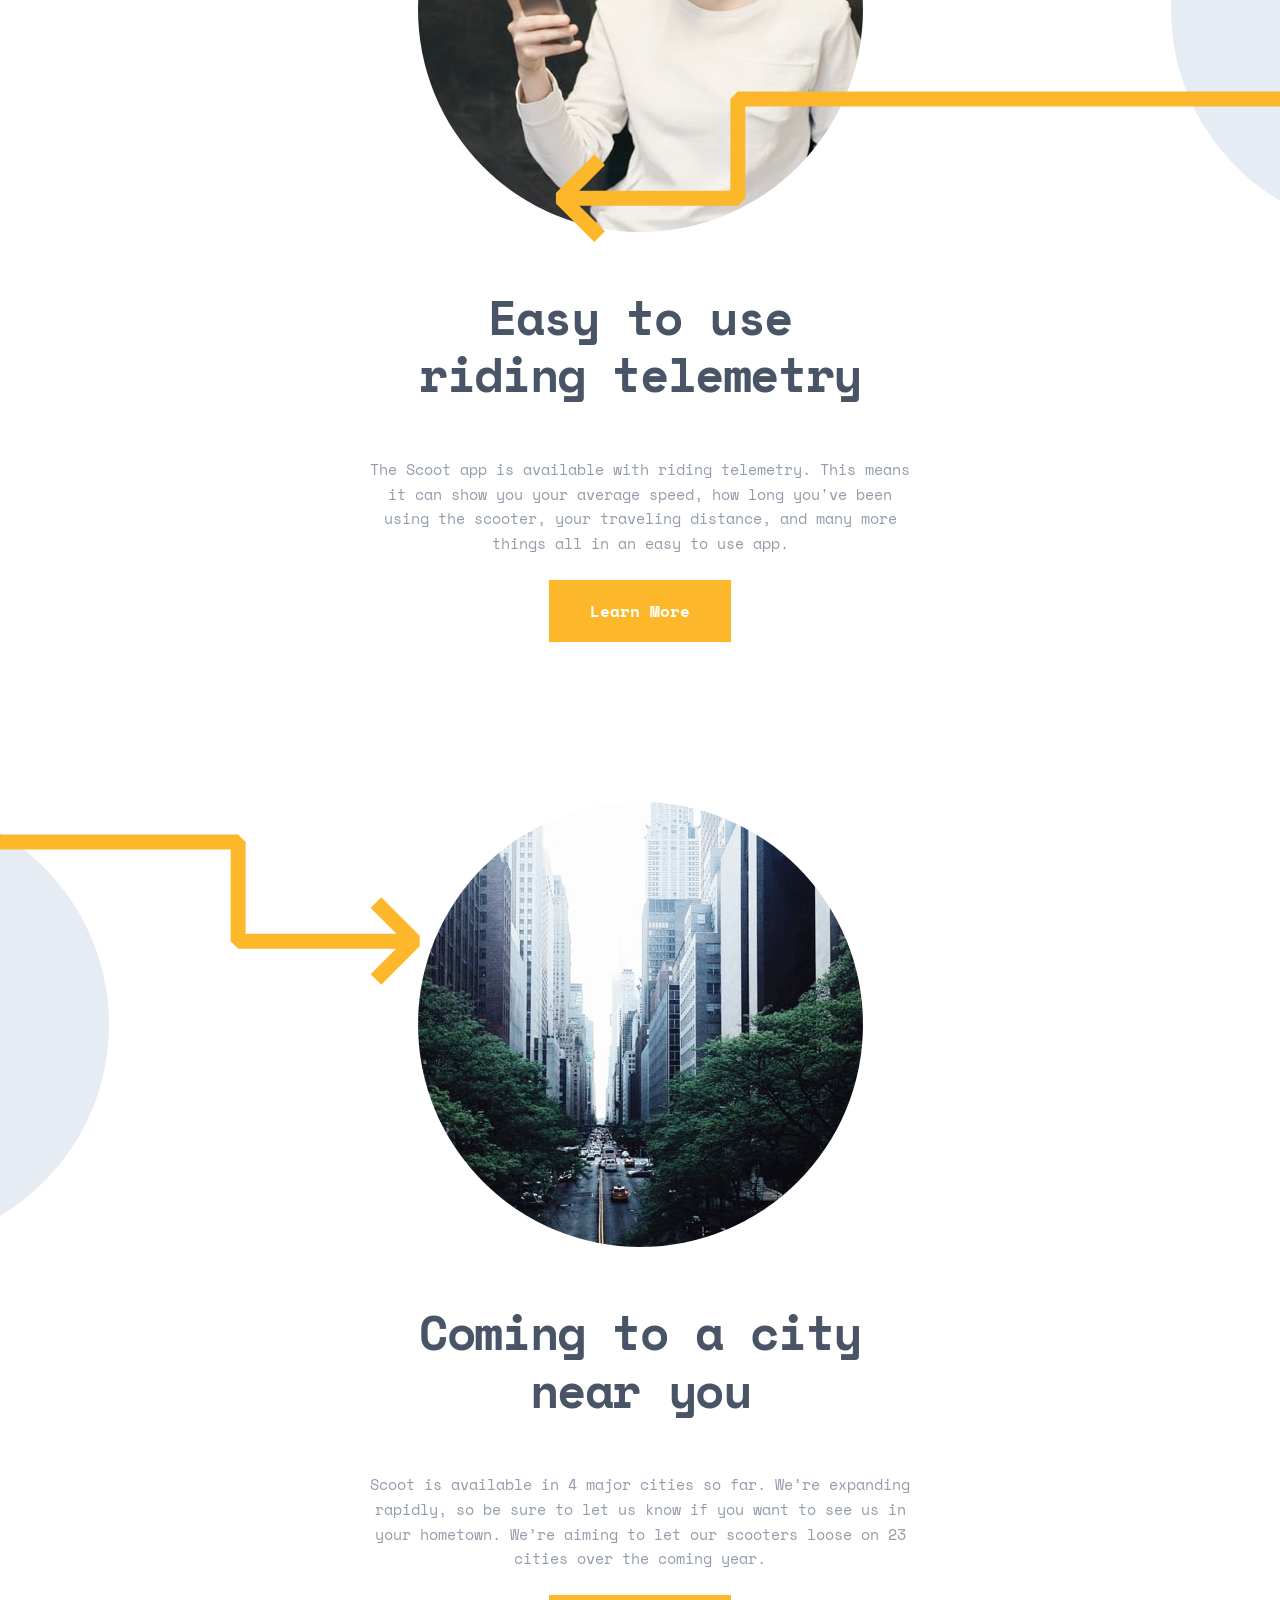
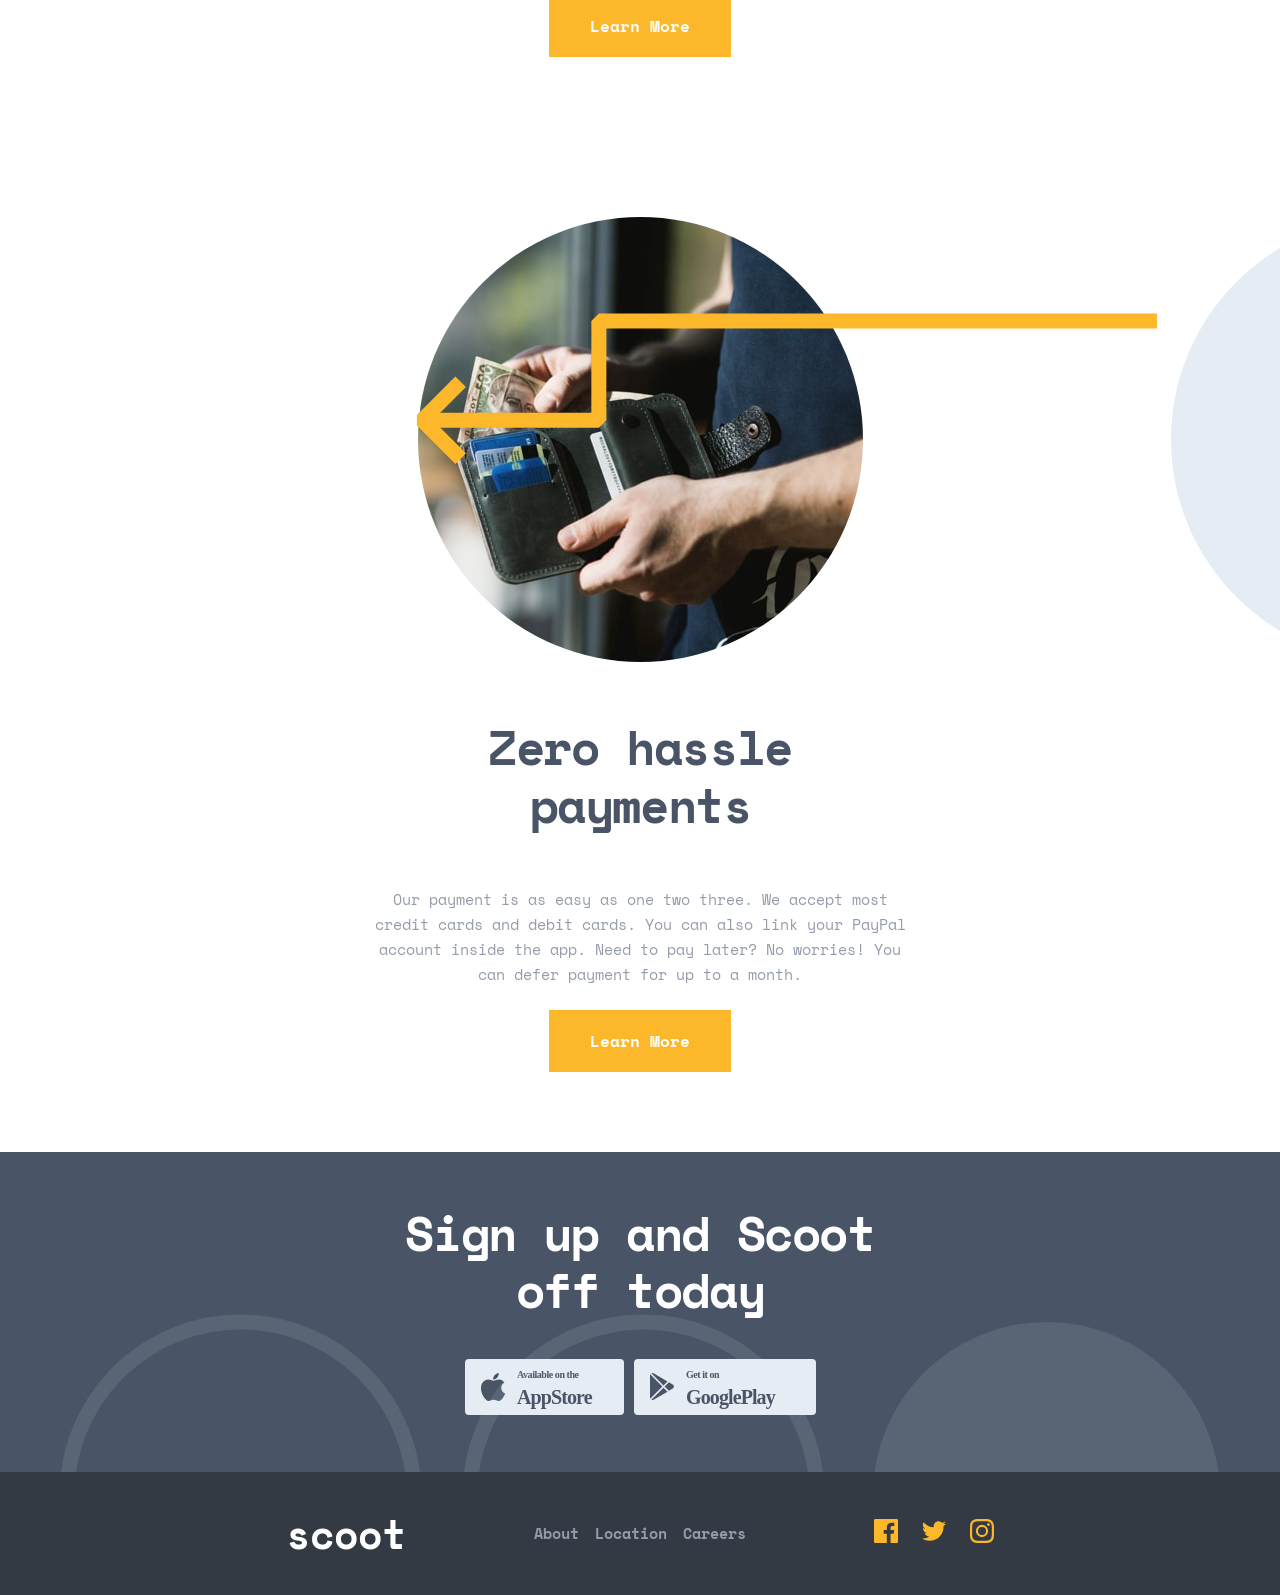
==== commit 1b64a533: "style: :lipstick: hero section added layout for desktop screensize" ====
--- a/index.html
+++ b/index.html
@@ -45,6 +45,7 @@
           nearest bike, unlock it with a tap, and you’re away!
         </p>
         <a class="hero-btn" href="#">Get Scootin</a>
+        <img class="hero-line" src="./assets/patterns/line.svg" alt="" />
         <img
           class="right-arrow"
           src="./assets/patterns/right-arrow.svg"
--- a/styles.css
+++ b/styles.css
@@ -358,6 +358,11 @@
   bottom: 2.8125rem;
 }
 
+.hero-line {
+  display: none;
+  position: absolute;
+}
+
 /* Feature Section */
 
 .features-section {
@@ -618,7 +623,8 @@
   }
 
   .hero-section {
-    background-position: center;
+    background-image: url(./assets/images/home-hero-tablet.jpg);
+    background-size: cover;
   }
 
   .hero-text {
@@ -726,6 +732,43 @@
 
 @media screen and (min-width: 90rem) {
   header {
-    padding: 4rem 10rem;
-  }
-}
+    padding: 3rem 10rem;
+  }
+
+  .hero-section {
+    align-items: flex-start;
+    background-image: url(./assets/images/home-hero-desktop.jpg);
+  }
+
+  h1 {
+    margin-inline-start: 4em;
+    width: 18ch;
+    text-align: left;
+  }
+
+  .hero-text {
+    margin-inline-start: 14rem;
+    width: 62ch;
+    text-align: left;
+  }
+
+  .hero-btn {
+    margin-inline-start: 18rem;
+  }
+
+  .right-arrow {
+    top: 22.5rem;
+    left: 47rem;
+  }
+
+  .hero-circles-image {
+    top: 27rem;
+    right: -2rem;
+  }
+
+  .hero-line {
+    display: block;
+    top: 23rem;
+    left: 0;
+  }
+}
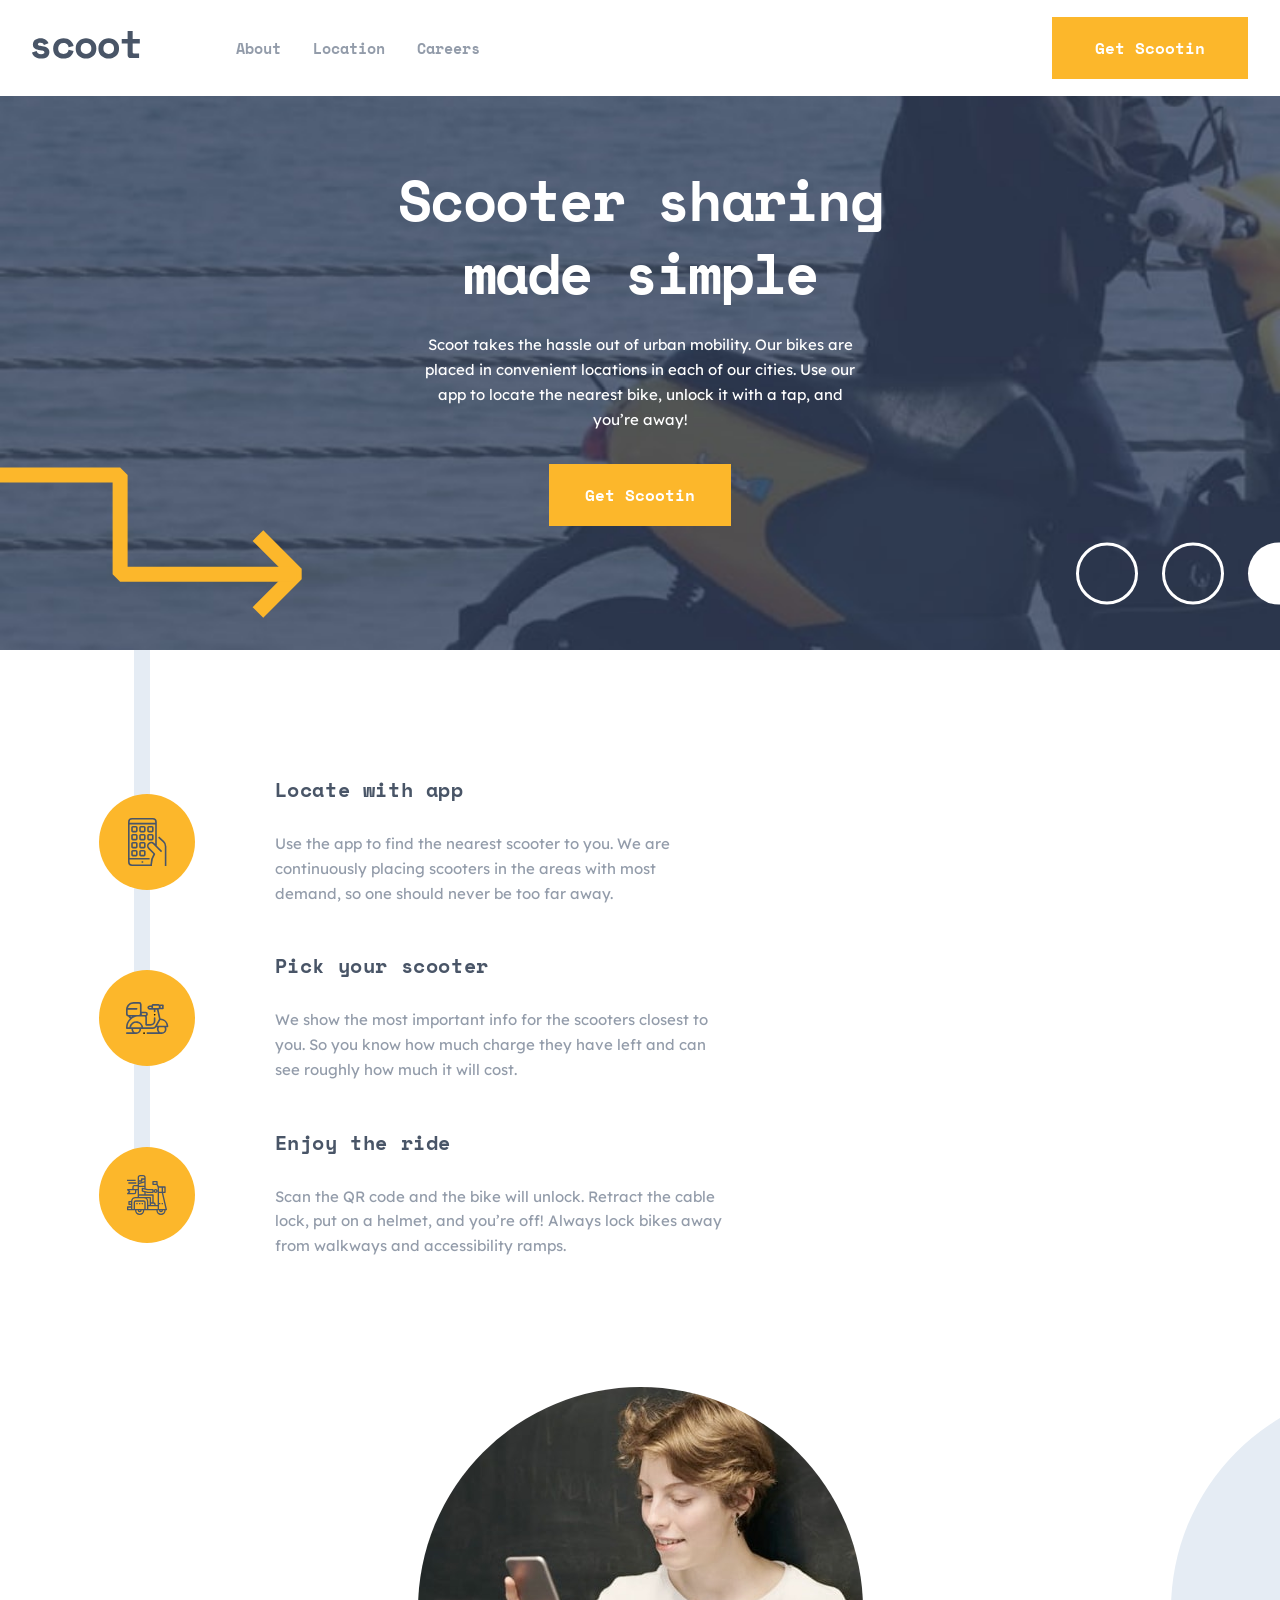
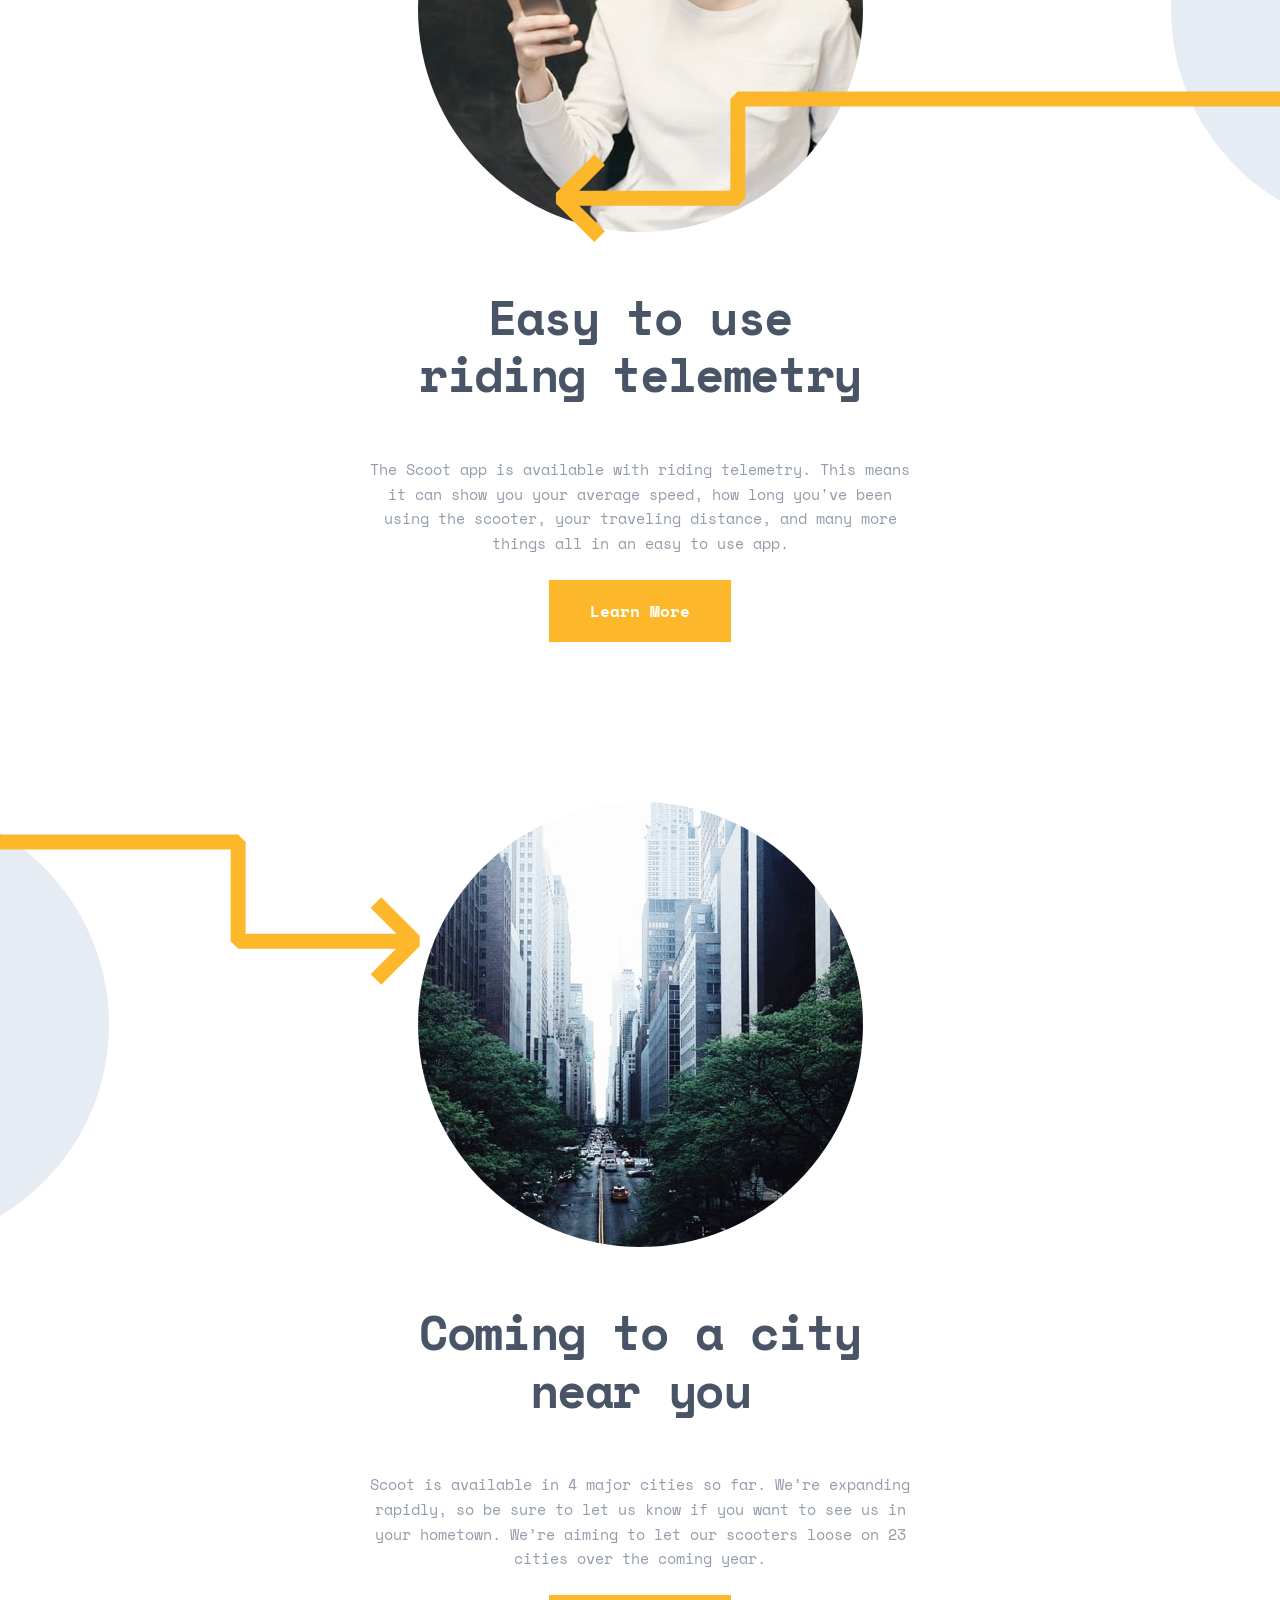
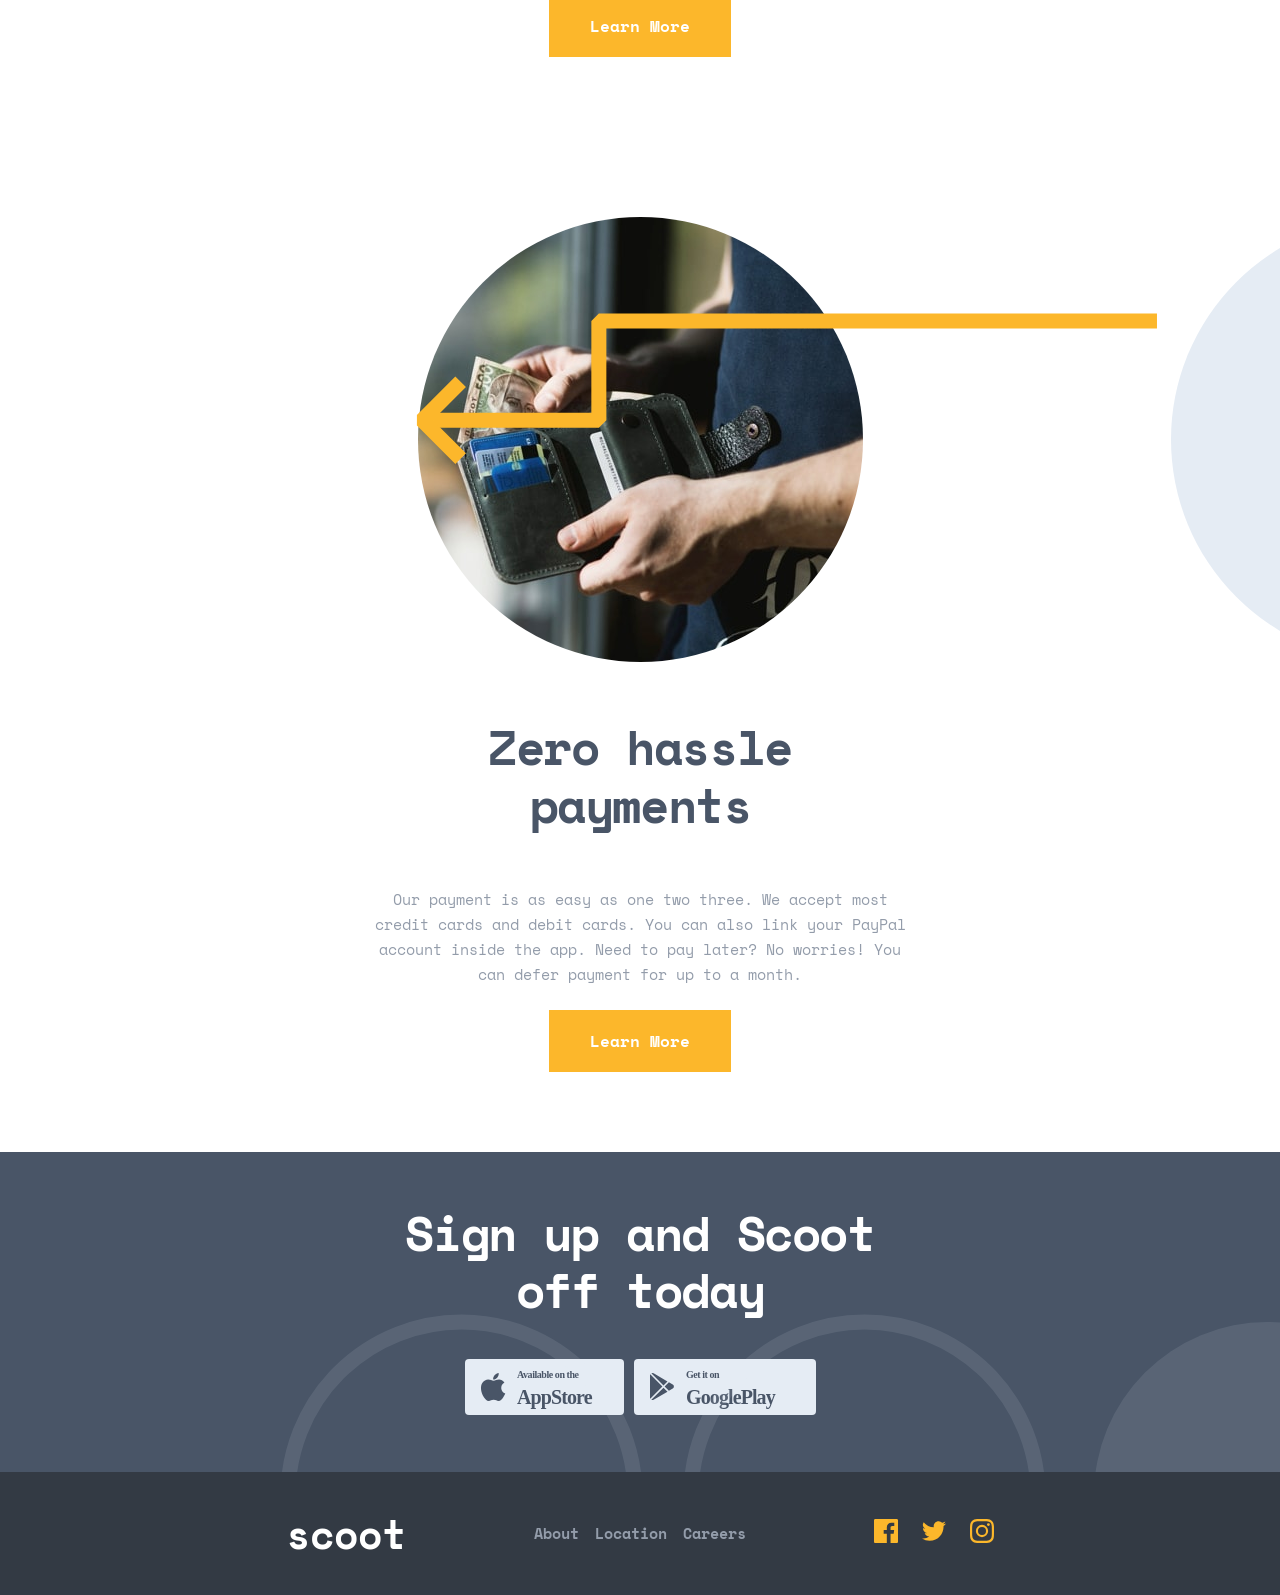
==== commit 555b61ef: "feat: :sparkles: index.html & about.html added link destinations" ====
--- a/index.html
+++ b/index.html
@@ -9,232 +9,240 @@
       sizes="32x32"
       href="./images/favicon-32x32.png"
     />
-    <link rel="stylesheet" href="./styles.css" />
+    <link rel="stylesheet" href="./index.css" />
     <script src="./script.js" defer></script>
     <title>Frontend Mentor | Scoot</title>
   </head>
   <body>
-    <header>
-      <div class="logo-nav-wrapper">
-        <div id="menuIcon" class="menu-icon"></div>
-        <a href="index.html">
-          <img class="header-logo" src="./assets/logo.svg" alt="scoot logo" />
-        </a>
-        <nav class="header-nav">
-          <a class="header-link" href="#">About</a>
-          <a class="header-link" href="#">Location</a>
-          <a class="header-link" href="#">Careers</a>
-        </nav>
-      </div>
-      <a class="header-btn" href="#">Get Scootin</a>
-      <div id="mobileMenu" class="mobile-menu">
-        <nav class="mobile-menu-nav">
-          <a class="mobile-nav-link" href="#">About</a>
-          <a class="mobile-nav-link" href="#">Location</a>
-          <a class="mobile-nav-link" href="#">Careers</a>
-        </nav>
-        <a class="mobile-nav-button" href="#">Get Scootin</a>
-      </div>
-    </header>
-    <main>
-      <section class="hero-section">
-        <h1>Scooter sharing made simple</h1>
-        <p class="hero-text">
-          Scoot takes the hassle out of urban mobility. Our bikes are placed in
-          convenient locations in each of our cities. Use our app to locate the
-          nearest bike, unlock it with a tap, and you’re away!
-        </p>
-        <a class="hero-btn" href="#">Get Scootin</a>
-        <img class="hero-line" src="./assets/patterns/line.svg" alt="" />
-        <img
-          class="right-arrow"
-          src="./assets/patterns/right-arrow.svg"
-          alt=""
-          loading="lazy"
-        />
-        <img
-          class="hero-circles-image"
-          src="./assets/patterns/white-circles.svg"
-          alt=""
-        />
-
-        <img src="./assets/patterns/" alt="" />
-      </section>
-      <section class="features-section">
-        <div class="features-line"></div>
-        <div class="features-container">
-          <article class="feature-item">
-            <img
-              class="feature-icon"
-              src="./assets/icons/locate.svg"
-              alt="locate icon"
-              loading="lazy"
-            />
-            <div class="feature-text-wrapper">
-              <h2 class="feature-title">Locate with app</h2>
-              <p class="feature-text">
-                Use the app to find the nearest scooter to you. We are
-                continuously placing scooters in the areas with most demand, so
-                one should never be too far away.
-              </p>
-            </div>
-          </article>
-          <article class="feature-item">
-            <img
-              class="feature-icon"
-              src="./assets/icons/scooter.svg"
-              alt="locate icon"
-              loading="lazy"
-            />
-            <div class="feature-text-wrapper">
-              <h2 class="feature-title">Pick your scooter</h2>
-              <p class="feature-text">
-                We show the most important info for the scooters closest to you.
-                So you know how much charge they have left and can see roughly
-                how much it will cost.
-              </p>
-            </div>
-          </article>
-          <article class="feature-item">
-            <img
-              class="feature-icon"
-              src="./assets/icons/ride.svg"
-              alt="locate icon"
-              loading="lazy"
-            />
-            <div class="feature-text-wrapper">
-              <h2 class="feature-title">Enjoy the ride</h2>
-              <p class="feature-text">
-                Scan the QR code and the bike will unlock. Retract the cable
-                lock, put on a helmet, and you’re off! Always lock bikes away
-                from walkways and accessibility ramps.
-              </p>
-            </div>
-          </article>
+    <div class="content-container">
+      <header>
+        <div class="logo-nav-wrapper">
+          <div id="menuIcon" class="menu-icon"></div>
+          <a href="index.html">
+            <img class="header-logo" src="./assets/logo.svg" alt="scoot logo" />
+          </a>
+          <nav class="header-nav">
+            <a class="header-link" href="about.html">About</a>
+            <a class="header-link" href="#">Location</a>
+            <a class="header-link" href="#">Careers</a>
+          </nav>
         </div>
-      </section>
-      <section class="features-section-two">
-        <article class="feature-item-two feature-one">
+        <a class="header-btn" href="#download">Get Scootin</a>
+        <div id="mobileMenu" class="mobile-menu">
+          <nav class="mobile-menu-nav">
+            <a class="mobile-nav-link" href="about.html">About</a>
+            <a class="mobile-nav-link" href="#">Location</a>
+            <a class="mobile-nav-link" href="#">Careers</a>
+          </nav>
+          <a class="mobile-nav-button" href="#download">Get Scootin</a>
+        </div>
+      </header>
+      <main>
+        <section class="hero-section">
+          <h1>Scooter sharing made simple</h1>
+          <p class="hero-text">
+            Scoot takes the hassle out of urban mobility. Our bikes are placed
+            in convenient locations in each of our cities. Use our app to locate
+            the nearest bike, unlock it with a tap, and you’re away!
+          </p>
+          <a class="hero-btn" href="#download">Get Scootin</a>
+          <img class="hero-line" src="./assets/patterns/line.svg" alt="" />
           <img
-            class="feature-two-arrow-left"
-            src="./assets/patterns/left-downward-arrow.svg"
-            alt=""
-            loading="lazy"
-          />
-          <img class="circle-one" src="./assets/patterns/circle.svg" alt="" />
-          <img
-            class="feature-item-two-image"
-            src="./assets/images/telemetry.jpg"
-            alt="Young person smiling slightly while looking at a smartphone, standing against a dark chalkboard background; focused and content mood; no visible text in the image"
-            loading="lazy"
-          />
-          <div class="feature-item-two-text-wrapper">
-            <h2 class="feature-item-title">Easy to use riding telemetry</h2>
-            <p class="feature-item-two-text">
-              The Scoot app is available with riding telemetry. This means it
-              can show you your average speed, how long you've been using the
-              scooter, your traveling distance, and many more things all in an
-              easy to use app.
-            </p>
-            <a class="feature-item-link" href="#">Learn More</a>
-          </div>
-        </article>
-        <article class="feature-item-two feature-two">
-          <img
-            class="feature-two-arrow-right"
+            class="right-arrow"
             src="./assets/patterns/right-arrow.svg"
             alt=""
             loading="lazy"
           />
-          <img class="circle-two" src="./assets/patterns/circle.svg" alt="" />
           <img
-            class="feature-item-two-image"
-            src="./assets/images/near-you.jpg"
-            alt="Young person smiling slightly while looking at a smartphone, standing against a dark chalkboard background; focused and content mood; no visible text in the image"
-            loading="lazy"
+            class="hero-circles-image"
+            src="./assets/patterns/white-circles.svg"
+            alt=""
           />
-          <div class="feature-item-two-text-wrapper">
-            <h2 class="feature-item-title">Coming to a city near you</h2>
-            <p class="feature-item-two-text">
-              Scoot is available in 4 major cities so far. We’re expanding
-              rapidly, so be sure to let us know if you want to see us in your
-              hometown. We’re aiming to let our scooters loose on 23 cities over
-              the coming year.
-            </p>
-            <a class="feature-item-link" href="#">Learn More</a>
+
+          <img src="./assets/patterns/" alt="" />
+        </section>
+        <section class="features-section">
+          <div class="features-line"></div>
+          <div class="features-container">
+            <article class="feature-item">
+              <img
+                class="feature-icon"
+                src="./assets/icons/locate.svg"
+                alt="locate icon"
+                loading="lazy"
+              />
+              <div class="feature-text-wrapper">
+                <h2 class="feature-title">Locate with app</h2>
+                <p class="feature-text">
+                  Use the app to find the nearest scooter to you. We are
+                  continuously placing scooters in the areas with most demand,
+                  so one should never be too far away.
+                </p>
+              </div>
+            </article>
+            <article class="feature-item">
+              <img
+                class="feature-icon"
+                src="./assets/icons/scooter.svg"
+                alt="locate icon"
+                loading="lazy"
+              />
+              <div class="feature-text-wrapper">
+                <h2 class="feature-title">Pick your scooter</h2>
+                <p class="feature-text">
+                  We show the most important info for the scooters closest to
+                  you. So you know how much charge they have left and can see
+                  roughly how much it will cost.
+                </p>
+              </div>
+            </article>
+            <article class="feature-item">
+              <img
+                class="feature-icon"
+                src="./assets/icons/ride.svg"
+                alt="locate icon"
+                loading="lazy"
+              />
+              <div class="feature-text-wrapper">
+                <h2 class="feature-title">Enjoy the ride</h2>
+                <p class="feature-text">
+                  Scan the QR code and the bike will unlock. Retract the cable
+                  lock, put on a helmet, and you’re off! Always lock bikes away
+                  from walkways and accessibility ramps.
+                </p>
+              </div>
+            </article>
           </div>
-        </article>
-        <article class="feature-item-two feature-three">
+        </section>
+        <section class="features-section-two">
+          <article class="feature-item-two feature-one">
+            <img
+              class="feature-two-arrow-left"
+              src="./assets/patterns/left-downward-arrow.svg"
+              alt=""
+              loading="lazy"
+            />
+            <img class="circle-one" src="./assets/patterns/circle.svg" alt="" />
+            <img
+              class="feature-item-two-image"
+              src="./assets/images/telemetry.jpg"
+              alt="Young person smiling slightly while looking at a smartphone, standing against a dark chalkboard background; focused and content mood; no visible text in the image"
+              loading="lazy"
+            />
+            <div class="feature-item-two-text-wrapper">
+              <h2 class="feature-item-title">Easy to use riding telemetry</h2>
+              <p class="feature-item-two-text">
+                The Scoot app is available with riding telemetry. This means it
+                can show you your average speed, how long you've been using the
+                scooter, your traveling distance, and many more things all in an
+                easy to use app.
+              </p>
+              <a class="feature-item-link" href="./about.html">Learn More</a>
+            </div>
+          </article>
+          <article class="feature-item-two feature-two">
+            <img
+              class="feature-two-arrow-right"
+              src="./assets/patterns/right-arrow.svg"
+              alt=""
+              loading="lazy"
+            />
+            <img class="circle-two" src="./assets/patterns/circle.svg" alt="" />
+            <img
+              class="feature-item-two-image"
+              src="./assets/images/near-you.jpg"
+              alt="Young person smiling slightly while looking at a smartphone, standing against a dark chalkboard background; focused and content mood; no visible text in the image"
+              loading="lazy"
+            />
+            <div class="feature-item-two-text-wrapper">
+              <h2 class="feature-item-title">Coming to a city near you</h2>
+              <p class="feature-item-two-text">
+                Scoot is available in 4 major cities so far. We’re expanding
+                rapidly, so be sure to let us know if you want to see us in your
+                hometown. We’re aiming to let our scooters loose on 23 cities
+                over the coming year.
+              </p>
+              <a class="feature-item-link" href="./locations.html"
+                >Learn More</a
+              >
+            </div>
+          </article>
+          <article class="feature-item-two feature-three">
+            <img
+              class="feature-item-three-arrow"
+              src="./assets/patterns/left-downward-arrow.svg"
+              alt=""
+              loading="lazy"
+            />
+            <img
+              class="circle-three"
+              src="./assets/patterns/circle.svg"
+              alt=""
+            />
+            <img
+              class="feature-item-two-image"
+              src="./assets/images/payments.jpg"
+              alt="Young person smiling slightly while looking at a smartphone, standing against a dark chalkboard background; focused and content mood; no visible text in the image"
+              loading="lazy"
+            />
+            <div class="feature-item-two-text-wrapper">
+              <h2 class="feature-item-title">Zero hassle payments</h2>
+              <p class="feature-item-two-text">
+                Our payment is as easy as one two three. We accept most credit
+                cards and debit cards. You can also link your PayPal account
+                inside the app. Need to pay later? No worries! You can defer
+                payment for up to a month.
+              </p>
+              <a class="feature-item-link" href="./about.html">Learn More</a>
+            </div>
+          </article>
+        </section>
+      </main>
+      <footer>
+        <section id="download" class="download-section">
+          <h2 class="download-title">Sign up and Scoot <br />off today</h2>
+          <div class="download-links">
+            <img
+              class="store-link"
+              src="./assets/icons/app-store.svg"
+              alt="App Store download badge that reads Available on the AppStore"
+              loading="lazy"
+            />
+            <img
+              class="store-link"
+              src="./assets/icons/google-play.svg"
+              alt="Google Play download badge"
+              loading="lazy"
+            />
+          </div>
           <img
-            class="feature-item-three-arrow"
-            src="./assets/patterns/left-downward-arrow.svg"
+            class="download-circles"
+            src="./assets/patterns/semi-circles.svg"
             alt=""
-            loading="lazy"
           />
-          <img class="circle-three" src="./assets/patterns/circle.svg" alt="" />
-          <img
-            class="feature-item-two-image"
-            src="./assets/images/payments.jpg"
-            alt="Young person smiling slightly while looking at a smartphone, standing against a dark chalkboard background; focused and content mood; no visible text in the image"
-            loading="lazy"
-          />
-          <div class="feature-item-two-text-wrapper">
-            <h2 class="feature-item-title">Zero hassle payments</h2>
-            <p class="feature-item-two-text">
-              Our payment is as easy as one two three. We accept most credit
-              cards and debit cards. You can also link your PayPal account
-              inside the app. Need to pay later? No worries! You can defer
-              payment for up to a month.
-            </p>
-            <a class="feature-item-link" href="#">Learn More</a>
+        </section>
+        <section class="main-footer">
+          <div class="footer-content">
+            <h3 class="footer-title">scoot</h3>
+            <nav class="footer-nav">
+              <a class="footer-link" href="about.html">About</a>
+              <a class="footer-link" href="#">Location</a>
+              <a class="footer-link" href="#">Careers</a>
+            </nav>
+            <div class="social-link-container">
+              <a class="social-link" href="#"
+                ><img src="./assets/icons/facebook.svg" alt=""
+              /></a>
+              <a class="social-link" href="#"
+                ><img src="./assets/icons/twitter.svg" alt=""
+              /></a>
+              <a class="social-link" href="#"
+                ><img src="./assets/icons/instagram.svg" alt=""
+              /></a>
+            </div>
           </div>
-        </article>
-      </section>
-    </main>
-    <footer>
-      <section class="download-section">
-        <h2 class="download-title">Sign up and Scoot <br />off today</h2>
-        <div class="download-links">
-          <img
-            class="store-link"
-            src="./assets/icons/app-store.svg"
-            alt="App Store download badge that reads Available on the AppStore"
-            loading="lazy"
-          />
-          <img
-            class="store-link"
-            src="./assets/icons/google-play.svg"
-            alt="Google Play download badge"
-            loading="lazy"
-          />
-        </div>
-        <img
-          class="download-circles"
-          src="./assets/patterns/semi-circles.svg"
-          alt=""
-        />
-      </section>
-      <section class="main-footer">
-        <div class="footer-content">
-          <h3 class="footer-title">scoot</h3>
-          <nav class="footer-nav">
-            <a class="footer-link" href="#">About</a>
-            <a class="footer-link" href="#">Location</a>
-            <a class="footer-link" href="#">Careers</a>
-          </nav>
-          <div class="social-link-container">
-            <a class="social-link" href="#"
-              ><img src="./assets/icons/facebook.svg" alt=""
-            /></a>
-            <a class="social-link" href="#"
-              ><img src="./assets/icons/twitter.svg" alt=""
-            /></a>
-            <a class="social-link" href="#"
-              ><img src="./assets/icons/instagram.svg" alt=""
-            /></a>
-          </div>
-        </div>
-      </section>
-    </footer>
+        </section>
+      </footer>
+    </div>
   </body>
 </html>
--- a/index.css
+++ b/index.css
@@ -0,0 +1,909 @@
+/* || Global Reset */
+
+* {
+  box-sizing: border-box;
+  margin: 0;
+  padding: 0;
+}
+
+/* || Colours & Font Styles */
+
+:root {
+  --neutral-950: #000;
+  --neutral-300: #d8d8d8;
+  --neutral-0: #fff;
+  --slate-700: #333a44;
+  --slate-600: #495567;
+  --slate-400: #939caa;
+  --slate-100: #e5ecf4;
+  --slate-50: #f2f5f9;
+  --amber-400: #fcb72b;
+  --amber-50: #fff4df;
+  --navy-800: #2f3b59;
+
+  --txt-1-fs: 3.5rem;
+  --txt-1-ls: -0.1563rem;
+  --txt-1-fw: 700;
+  --txt-2-fs: 3rem;
+  --txt-2-ls: -0.125rem;
+  --txt-2-fw: 700;
+  --txt-3-fs: 2.5rem;
+  --txt-3-ls: -0.1094rem;
+  --txt-3-fw: 700;
+  --txt-4-fs: 2rem;
+  --txt-4-ls: -0.0875rem;
+  --txt-4-fw: 700;
+  --txt-5-fs: 1.5rem;
+  --txt-5-ls: -0.0625rem;
+  --txt-5-fw: 700;
+  --txt-5-lh: 115%;
+  --txt-6-fs: 1.25rem;
+  --txt-6-ls: 0.0375rem;
+  --txt-6-fw: 700;
+  --txt-6-lh: 120%;
+  --txt-7-fs: 1.125rem;
+  --txt-7-ls: 0.05rem;
+  --txt-7-fw: 700;
+  --txt-7-lh: 135%;
+  --txt-8-fs: 0.9375rem;
+  --txt-8-fw: 700;
+  --txt-8-lh: 165%;
+  --txt-9-fs: 0.625rem;
+  --txt-9-ls: 0.0281rem;
+  --txt-9-lh: 150%;
+  --txt-9-fw: 700;
+  --txt-10-fs: 0.9375rem;
+  --txt-10-fw: 400;
+  --txt-10-lh: 165%;
+}
+
+/* || Fonts */
+
+@font-face {
+  font-style: normal;
+  font-weight: 400;
+  src: url('./assets/fonts/space-mono-v17-latin-regular.woff2') format('woff2');
+  font-family: 'Space Mono';
+  font-display: swap;
+}
+
+@font-face {
+  font-style: normal;
+  font-weight: 700;
+  src: url('./assets/fonts/space-mono-v17-latin-700.woff2') format('woff2');
+  font-family: 'Space Mono';
+  font-display: swap;
+}
+
+@font-face {
+  font-style: normal;
+  font-weight: 400;
+  src: url('./assets/fonts/lexend-deca-v25-latin-regular.woff2') format('woff2');
+  font-family: 'Lexend Deca';
+  font-display: swap;
+}
+
+/* || Main Styles */
+
+/* Typography */
+
+html {
+  overflow-x: hidden;
+  scroll-behavior: smooth;
+}
+
+body {
+  overflow-x: hidden;
+  scroll-behavior: smooth;
+  font-family: 'Space Mono', Arial, Helvetica, sans-serif;
+}
+
+.content-container {
+  margin-inline: auto;
+  width: min(100%, 90rem);
+  overflow-x: hidden;
+}
+
+.hero-text,
+.feature-text {
+  font-family: 'Lexend Deca', Arial, Helvetica, sans-serif;
+}
+
+h2 {
+  margin-block-end: 1.875rem;
+  color: var(--slate-600);
+  font-weight: var(--txt-6-fw);
+  font-size: var(--txt-6-fs);
+  line-height: var(--txt-6-lh);
+  letter-spacing: var(--txt-6-ls);
+  text-align: center;
+}
+
+h1 {
+  width: 15ch;
+  color: var(--neutral-0);
+  font-weight: var(--txt-3-fw);
+  font-size: clamp(var(--txt-3-fs), 5vw, 3.5rem);
+  line-height: 130%;
+  letter-spacing: var(--txt-3-ls);
+  text-align: center;
+}
+
+.feature-text,
+.feature-item-two-text {
+  width: 30ch;
+  color: var(--slate-400);
+  font-weight: var(--txt-10-fw);
+  font-size: var(--txt-10-fs);
+  line-height: var(--txt-10-lh);
+  text-align: center;
+}
+
+.feature-item-title {
+  font-weight: var(--txt-4-fw);
+  font-size: clamp(var(--txt-4-fs), 5vw, 3rem);
+  letter-spacing: var(--txt-4-ls);
+}
+
+/* Header */
+
+header {
+  position: fixed;
+  top: 0;
+  left: 50%;
+  transform: translateX(-50%);
+  z-index: 99;
+  background-color: var(--neutral-0);
+  padding: 1.5rem 2rem;
+  width: min(100%, 90rem);
+  max-width: 90rem;
+}
+
+.menu-icon {
+  transition: background-image 0.2s ease-in-out;
+  cursor: pointer;
+  margin-inline-end: 7.3656rem;
+  background-image: url(./assets/icons/hamburger.svg);
+  width: 1.25rem;
+  height: 1rem;
+}
+
+.menu-icon-close {
+  background-image: url(./assets/icons/close.svg);
+}
+
+.logo-nav-wrapper {
+  display: flex;
+  align-items: center;
+  gap: 1rem;
+}
+
+.header-logo {
+  width: 4.7188rem;
+  height: 1.25rem;
+}
+
+.header-nav {
+  display: none;
+  gap: 2rem;
+}
+
+.header-btn {
+  display: none;
+  transition:
+    background-color 0.2s,
+    color 0.2s ease-in-out;
+  cursor: pointer;
+  border: 0.2rem solid var(--amber-400);
+  background-color: var(--amber-400);
+  padding: 1rem 2.5rem;
+  color: var(--neutral-0);
+  font-weight: 700;
+  font-family: 'Space Mono', Arial, Helvetica, sans-serif;
+  text-decoration: none;
+}
+
+.header-btn:hover {
+  background-color: var(--neutral-0);
+  color: var(--amber-400);
+}
+
+.header-link {
+  transition: color 0.2s ease-in-out;
+  cursor: pointer;
+  color: var(--slate-400);
+  font-weight: var(--txt-8-fw);
+  font-size: var(--txt-8-fs);
+  line-height: var(--txt-8-lh);
+  text-decoration: none;
+}
+
+.header-link:hover {
+  color: var(--navy-800);
+}
+
+/* Mobile Menu */
+
+.mobile-menu {
+  display: flex;
+  position: absolute;
+  top: 4.3rem;
+  left: 0;
+  flex-direction: column;
+  justify-content: space-between;
+  transform: translateX(-100%);
+  opacity: 0;
+  z-index: 99;
+  transition: all 0.2s ease-in-out;
+  background-color: var(--slate-700);
+  padding: 1.5rem 2rem;
+  width: 16rem;
+  height: 37.4375rem;
+  pointer-events: none;
+}
+
+.show {
+  transform: translateX(0%);
+  opacity: 1;
+  pointer-events: auto;
+}
+
+.mobile-menu-nav {
+  display: flex;
+  flex-direction: column;
+  gap: 1.5rem;
+  margin-block-start: 1rem;
+}
+
+.mobile-nav-link {
+  transition: color 0.2s ease-in-out;
+  cursor: pointer;
+  color: var(--neutral-0);
+  font-weight: var(--txt-8-fw);
+  font-size: var(--txt-8-fs);
+  line-height: var(--txt-8-lh);
+  text-decoration: none;
+}
+
+.mobile-nav-link:hover {
+  color: var(--amber-400);
+}
+
+.mobile-nav-button {
+  display: block;
+  transition:
+    background-color 0.2s ease-in-out,
+    color 0.2s ease-in-out;
+  cursor: pointer;
+  border: 0.2rem solid var(--amber-400);
+  background-color: var(--amber-400);
+  padding: 1rem 0;
+  width: 11.375rem;
+  color: var(--neutral-0);
+  font-weight: 700;
+  font-family: 'Space Mono', Arial, Helvetica, sans-serif;
+  text-align: center;
+  text-decoration: none;
+}
+
+.mobile-nav-button:hover {
+  background-color: transparent;
+  color: var(--amber-400);
+}
+
+/* Hero Section */
+
+.hero-section {
+  display: flex;
+  position: relative;
+  flex-direction: column;
+  justify-content: center;
+  align-items: center;
+  gap: 1.5rem;
+  opacity: 0;
+  transition:
+    opacity 0.6s ease,
+    transform 0.6s ease;
+  background-image: url(./assets/images/home-hero-mobile.jpg);
+  background-size: cover;
+  padding-top: 4rem;
+  height: 40.625rem;
+}
+
+.hero-btn {
+  display: block;
+  transition:
+    background-color 0.2s ease-in-out,
+    color 0.2s ease-in-out;
+  cursor: pointer;
+  border: 0.2rem solid var(--amber-400);
+  background-color: var(--amber-400);
+  padding: 1rem 0;
+  width: 11.375rem;
+  color: var(--neutral-0);
+  font-weight: 700;
+  font-family: 'Space Mono', Arial, Helvetica, sans-serif;
+  text-align: center;
+  text-decoration: none;
+}
+
+.hero-btn:hover {
+  background-color: transparent;
+  color: var(--amber-400);
+}
+
+.right-arrow {
+  position: absolute;
+  bottom: 5%;
+  left: -21rem;
+}
+
+.hero-circles-image {
+  display: none;
+  position: absolute;
+  right: -1.875rem;
+  bottom: 2.8125rem;
+}
+
+.hero-line {
+  display: none;
+  position: absolute;
+}
+
+.hero-text {
+  margin-block-end: 0.5rem;
+  padding: 0 4rem;
+  color: var(--neutral-0);
+  font-weight: var(--txt-10-fw);
+  font-size: var(--txt-10-fs);
+  line-height: var(--txt-10-lh);
+  text-align: center;
+}
+
+/* Feature Section */
+
+.features-section {
+  position: relative;
+  opacity: 0;
+  transition:
+    opacity 0.6s ease,
+    transform 0.6s ease;
+}
+
+.features-line {
+  display: none;
+  position: absolute;
+  top: 0;
+  left: 8.4rem;
+  background-color: var(--slate-100);
+  width: 1rem;
+  height: 32.0625rem;
+}
+
+.features-container {
+  display: grid;
+  grid-template-rows: auto;
+  grid-template-columns: 1fr;
+  justify-items: center;
+  gap: 3rem;
+  padding: 8rem 2rem;
+  width: 100%;
+}
+
+.feature-item {
+  display: flex;
+  flex-direction: column;
+  justify-content: center;
+  align-items: center;
+  gap: 1.5rem;
+  width: 19.4375rem;
+}
+
+.feature-icon {
+  z-index: 98;
+  width: 3.5rem;
+  height: 3.5rem;
+}
+
+/* Feature Section Two */
+
+.features-section-two {
+  display: flex;
+  flex-direction: column;
+  gap: 10rem;
+  opacity: 0;
+  transition:
+    opacity 0.6s ease,
+    transform 0.6s ease;
+  margin-block-end: 5rem;
+}
+
+.feature-one,
+.feature-two,
+.feature-three {
+  position: relative;
+}
+
+.circle-one,
+.circle-two,
+.circle-three {
+  position: absolute;
+}
+
+.circle-one,
+.circle-three {
+  display: none;
+  top: 0;
+  right: -21rem;
+}
+
+.circle-two {
+  display: none;
+  top: 0;
+  left: -21rem;
+}
+
+.feature-two-arrow-left {
+  position: absolute;
+  top: 11rem;
+  right: -23rem;
+  z-index: 98;
+}
+
+.feature-two-arrow-right {
+  position: absolute;
+  top: -1rem;
+  left: -9rem;
+  z-index: 98;
+}
+
+.feature-item-three-arrow {
+  position: absolute;
+  top: 0;
+  left: 10.625rem;
+  z-index: 98;
+}
+
+.feature-item-two {
+  display: flex;
+  flex-direction: column;
+  align-items: center;
+}
+
+.feature-item-two-text-wrapper {
+  display: flex;
+  flex-direction: column;
+  align-items: center;
+  gap: 1.5rem;
+}
+
+.feature-item-two-image {
+  z-index: 97;
+  margin-block-end: 3.5rem;
+  border-radius: 50%;
+  width: 19.4375rem;
+  height: 19.4375rem;
+}
+
+.feature-item-link {
+  display: block;
+  transition:
+    background-color 0.2s ease-in-out,
+    color 0.2s ease-in-out;
+  cursor: pointer;
+  cursor: pointer;
+  border: 0.2rem solid var(--amber-400);
+  background-color: var(--amber-400);
+  padding: 1rem 0;
+  width: 11.375rem;
+  color: var(--neutral-0);
+  font-weight: 700;
+  font-family: 'Space Mono', Arial, Helvetica, sans-serif;
+  text-align: center;
+  text-decoration: none;
+}
+
+.feature-item-link:hover {
+  background-color: var(--neutral-0);
+  color: var(--amber-400);
+}
+
+/* Download Section */
+
+.download-section {
+  display: flex;
+  position: relative;
+  flex-direction: column;
+  justify-content: center;
+  align-items: center;
+  opacity: 0;
+  transition:
+    opacity 0.6s ease,
+    transform 0.6s ease;
+  background-color: var(--slate-600);
+  height: 20rem;
+}
+
+.download-title {
+  margin-block-end: 2.5rem;
+  color: var(--neutral-0);
+  font-weight: var(--txt-4-fw);
+  font-size: clamp(var(--txt-4-fs), 5vw, 3rem);
+  letter-spacing: var(--txt-4-ls);
+}
+
+.store-link {
+  cursor: pointer;
+}
+
+.download-circles {
+  display: block;
+  position: absolute;
+  right: -10rem;
+  bottom: 0;
+}
+
+/* Main Footer */
+
+.main-footer {
+  display: flex;
+  justify-content: center;
+  align-items: center;
+  background-color: var(--slate-700);
+  height: 27.375rem;
+}
+
+.footer-title {
+  color: var(--neutral-0);
+  font-size: 2.5rem;
+  text-align: center;
+}
+
+.footer-nav {
+  display: flex;
+  flex-direction: column;
+  gap: 1rem;
+  margin-block-end: 3rem;
+}
+
+.social-link-container {
+  display: flex;
+  gap: 1.5rem;
+}
+
+.social-link {
+  cursor: pointer;
+}
+
+.social-link:hover {
+  animation: 1s jiggle;
+}
+
+@keyframes jiggle {
+  0% {
+    transform: rotate(-20deg);
+  }
+  25% {
+    transform: rotate(40deg);
+  }
+  50% {
+    transform: rotate(-40deg);
+  }
+  100% {
+    transform: rotate(20deg);
+  }
+}
+
+.footer-content {
+  display: flex;
+  flex-direction: column;
+  gap: 2.5rem;
+}
+
+.footer-link {
+  transition: color 0.2s ease-in-out;
+  color: var(--slate-400);
+  font-weight: var(--txt-8-fw);
+  font-size: var(--txt-8-fs);
+  line-height: var(--txt-8-lh);
+  text-align: center;
+  text-decoration: none;
+}
+
+.footer-link:hover {
+  color: var(--neutral-0);
+}
+
+/* Fade in for sections */
+
+.section-visible {
+  opacity: 1;
+}
+
+/* Tablet */
+
+@media screen and (min-width: 45rem) {
+  header {
+    display: flex;
+    justify-content: space-between;
+    align-items: center;
+    width: 100%;
+    height: 6rem;
+  }
+
+  .menu-icon {
+    display: none;
+  }
+
+  .logo-nav-wrapper {
+    gap: 6rem;
+  }
+
+  .header-logo {
+    width: 6.7387rem;
+    height: 1.785rem;
+  }
+
+  .header-nav {
+    display: flex;
+  }
+
+  .header-btn {
+    display: block;
+  }
+
+  .hero-section {
+    background-image: url(./assets/images/home-hero-tablet.jpg);
+    background-size: cover;
+  }
+
+  .hero-text {
+    width: 36rem;
+  }
+
+  .right-arrow {
+    left: -9.375rem;
+  }
+
+  .hero-circles-image {
+    display: block;
+  }
+
+  .features-container {
+    display: flex;
+    flex-direction: column;
+    align-items: flex-start;
+    padding: 8rem 16rem;
+  }
+
+  .feature-item {
+    flex-direction: row;
+    gap: 5rem;
+  }
+
+  .feature-icon {
+    width: 6rem;
+    height: 6rem;
+  }
+
+  .feature-title,
+  .feature-text {
+    text-align: left;
+  }
+
+  .feature-text {
+    width: 50ch;
+  }
+
+  .features-line {
+    display: block;
+  }
+
+  .feature-item-two-image {
+    width: 27.8125rem;
+    height: 27.8125rem;
+  }
+
+  .feature-item-title {
+    width: 16ch;
+  }
+
+  .feature-item-two-text {
+    width: 60ch;
+  }
+
+  .feature-two-arrow-left {
+    top: 19rem;
+    right: -1rem;
+  }
+
+  .feature-two-arrow-right {
+    top: 2rem;
+    left: -2rem;
+  }
+
+  .feature-item-three-arrow {
+    top: 6rem;
+    left: 26rem;
+  }
+
+  .circle-one,
+  .circle-two,
+  .circle-three {
+    display: block;
+  }
+
+  .download-circles {
+    display: block;
+  }
+
+  .main-footer {
+    padding: 2rem 0;
+    height: auto;
+  }
+
+  .footer-content {
+    gap: 8rem;
+  }
+
+  .footer-content,
+  .footer-nav {
+    flex-direction: row;
+  }
+
+  .footer-nav,
+  .social-link-container {
+    align-items: center;
+    margin-block-end: 0;
+  }
+}
+
+/* Desktop */
+
+@media screen and (min-width: 90rem) {
+  header {
+    padding: 3rem 0;
+    width: min(100%, 90rem);
+  }
+
+  .hero-section {
+    align-items: flex-start;
+    background-image: url(./assets/images/home-hero-desktop.jpg);
+  }
+
+  h1 {
+    margin-inline-start: 4em;
+    width: 18ch;
+    text-align: left;
+  }
+
+  .hero-text {
+    margin-inline-start: 14rem;
+    width: 62ch;
+    text-align: left;
+  }
+
+  .hero-btn {
+    margin-inline-start: 18rem;
+  }
+
+  .right-arrow {
+    top: 22.5rem;
+    left: 47rem;
+  }
+
+  .hero-circles-image {
+    top: 27rem;
+    right: -2rem;
+  }
+
+  .hero-line {
+    display: block;
+    top: 23rem;
+    left: 0;
+  }
+
+  .features-container {
+    flex-direction: row;
+    align-items: flex-start;
+  }
+
+  .feature-item {
+    flex-direction: column;
+  }
+
+  .feature-text {
+    width: 21ch;
+  }
+
+  .features-line {
+    top: 10.5rem;
+    left: 0;
+    width: 64rem;
+    height: 1rem;
+  }
+
+  .features-section-two {
+    align-items: center;
+  }
+
+  .feature-item-two-text-wrapper {
+    align-items: flex-start;
+  }
+
+  .feature-item-two-text,
+  .feature-item-title {
+    text-align: left;
+  }
+  .feature-one,
+  .feature-two,
+  .feature-three {
+    gap: 8rem;
+  }
+
+  .feature-one {
+    flex-direction: row-reverse;
+  }
+
+  .feature-two {
+    flex-direction: row;
+  }
+
+  .feature-three {
+    flex-direction: row-reverse;
+  }
+
+  .feature-two-arrow-left {
+    right: -12rem;
+  }
+
+  .circle-one,
+  .circle-three {
+    right: -30rem;
+  }
+
+  .circle-two {
+    left: -30rem;
+  }
+
+  .feature-two-arrow-right {
+    top: -1rem;
+    left: -12rem;
+  }
+
+  .feature-item-three-arrow {
+    top: 5rem;
+    left: 57rem;
+  }
+
+  .download-section {
+    flex-direction: row;
+    justify-content: space-between;
+    padding: 0 8rem;
+  }
+
+  .download-title {
+    text-align: left;
+  }
+
+  .download-circles {
+    right: -10rem;
+    bottom: 0;
+  }
+
+  .footer-content {
+    justify-content: space-around;
+    gap: 24rem;
+  }
+}
+
+@media (prefers-reduced-motion: reduce) {
+  .section-visible {
+    transform: none;
+    opacity: none;
+  }
+
+  .social-link:hover {
+    animation: none;
+  }
+}
